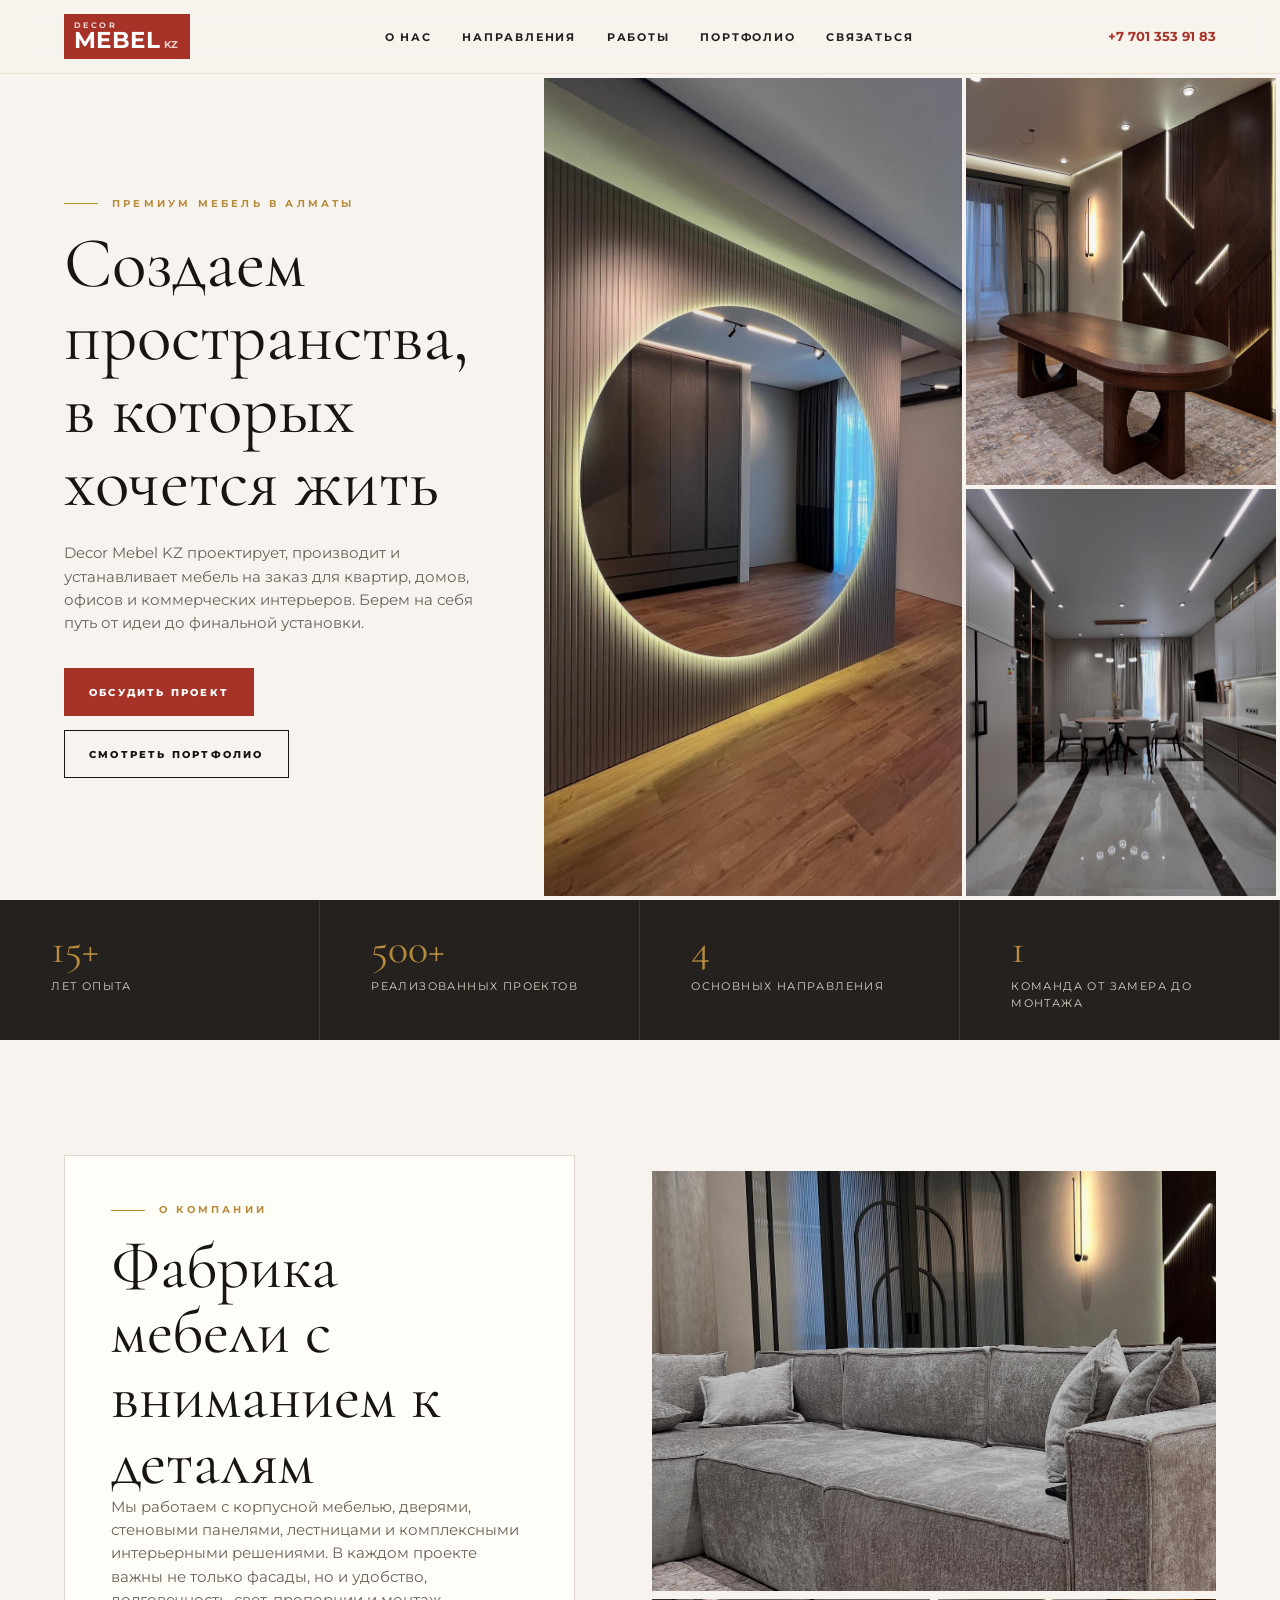
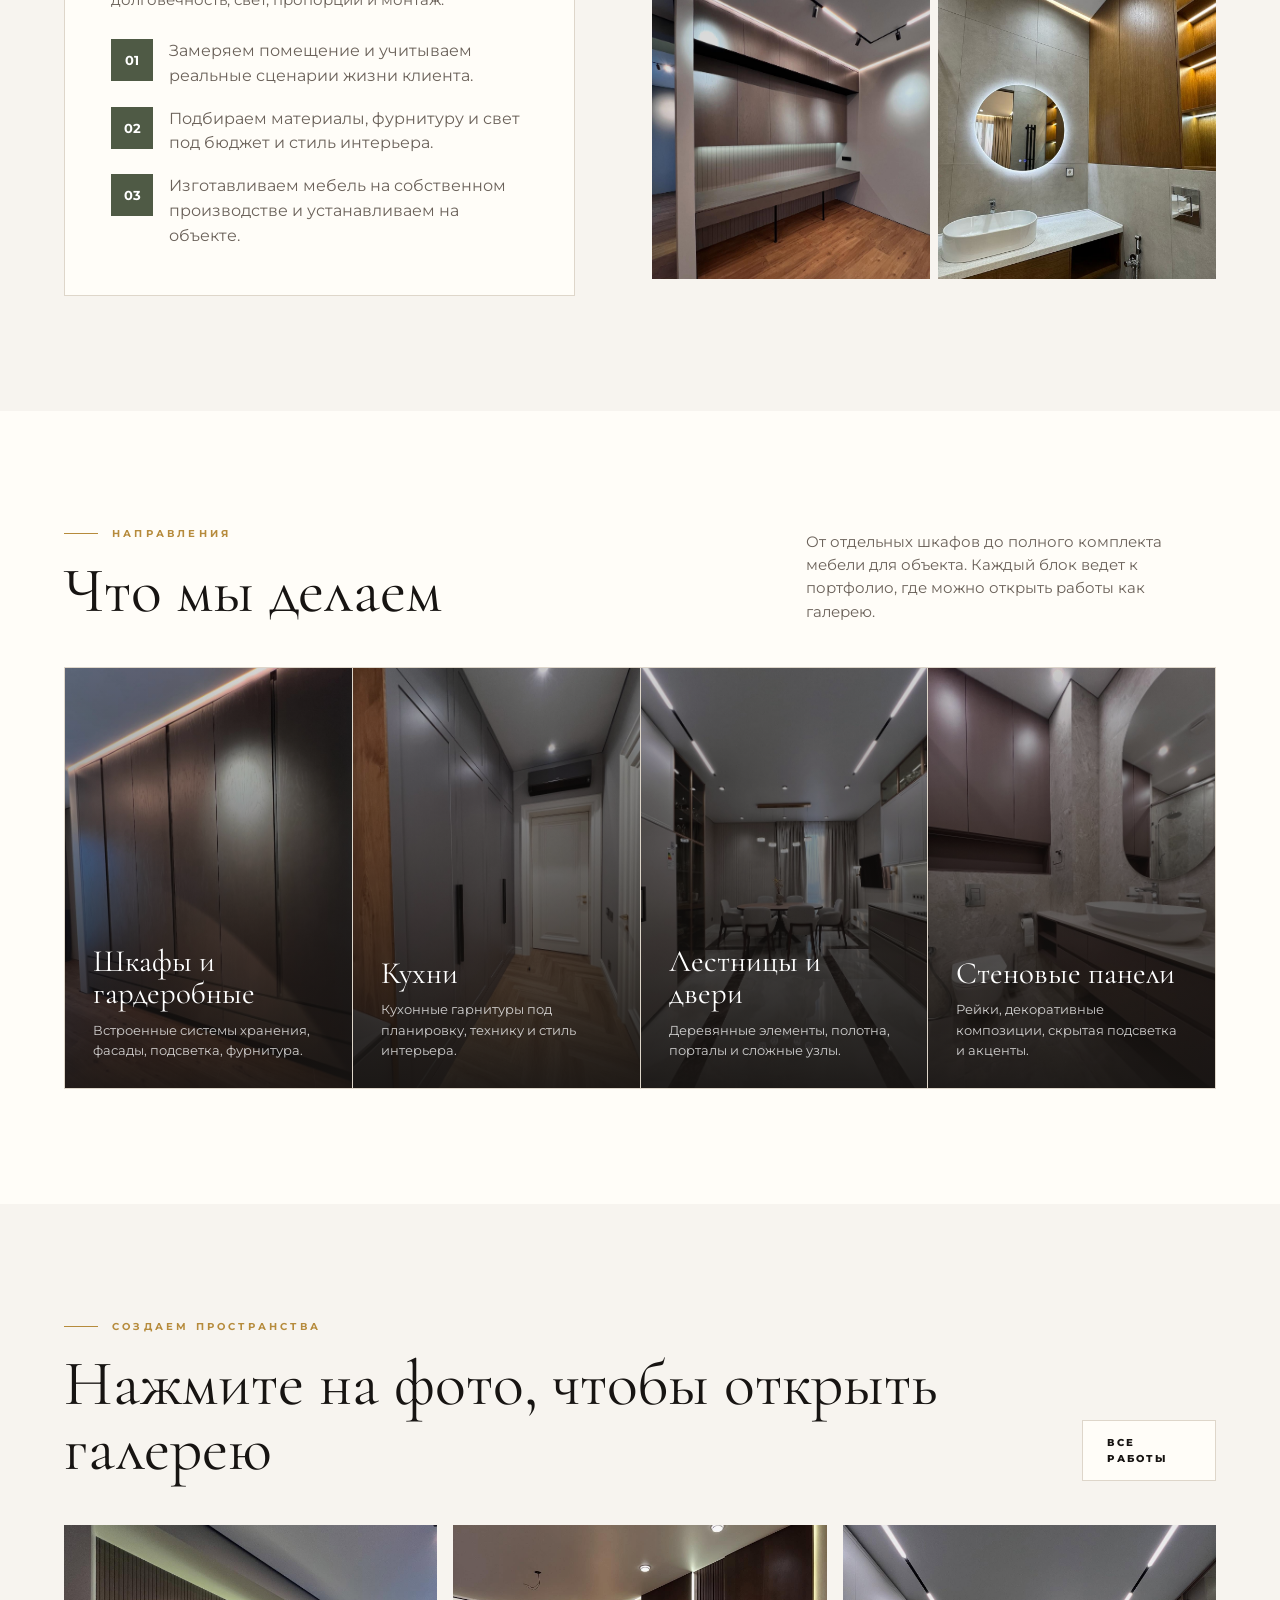
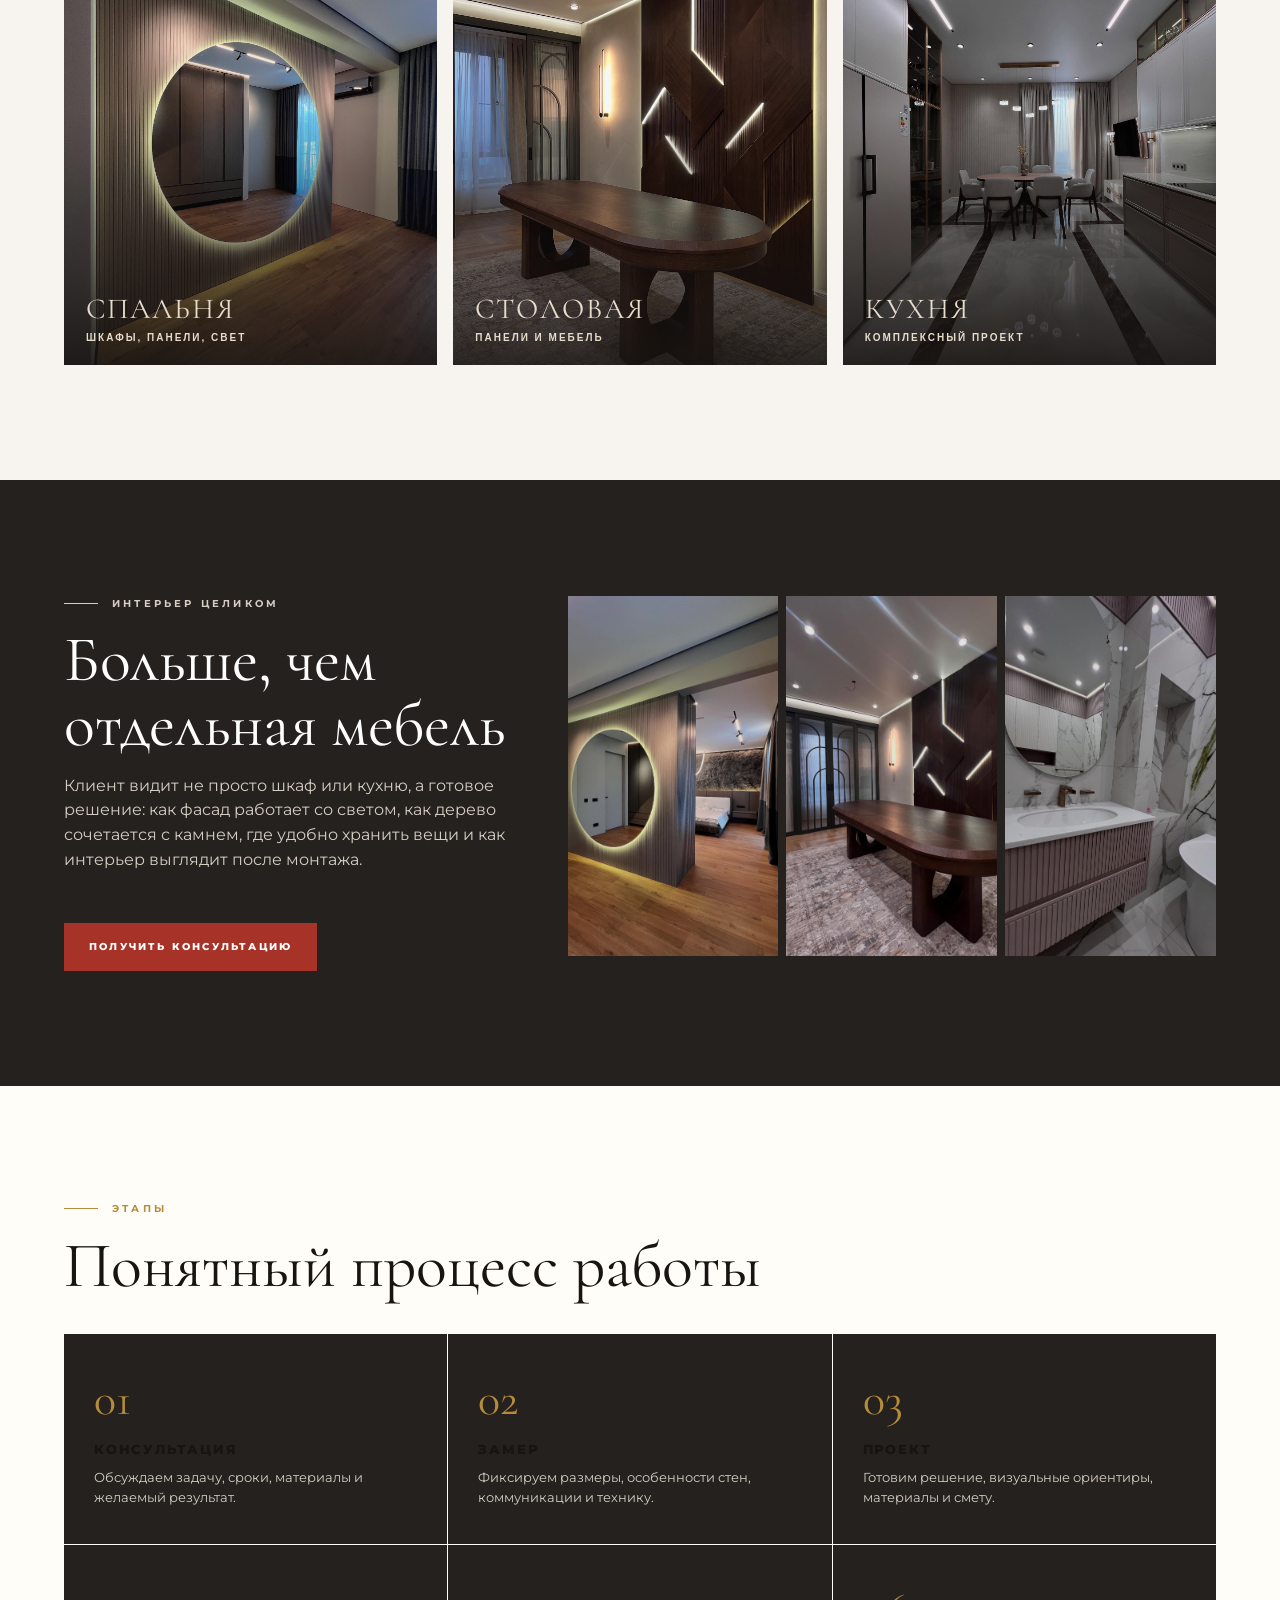
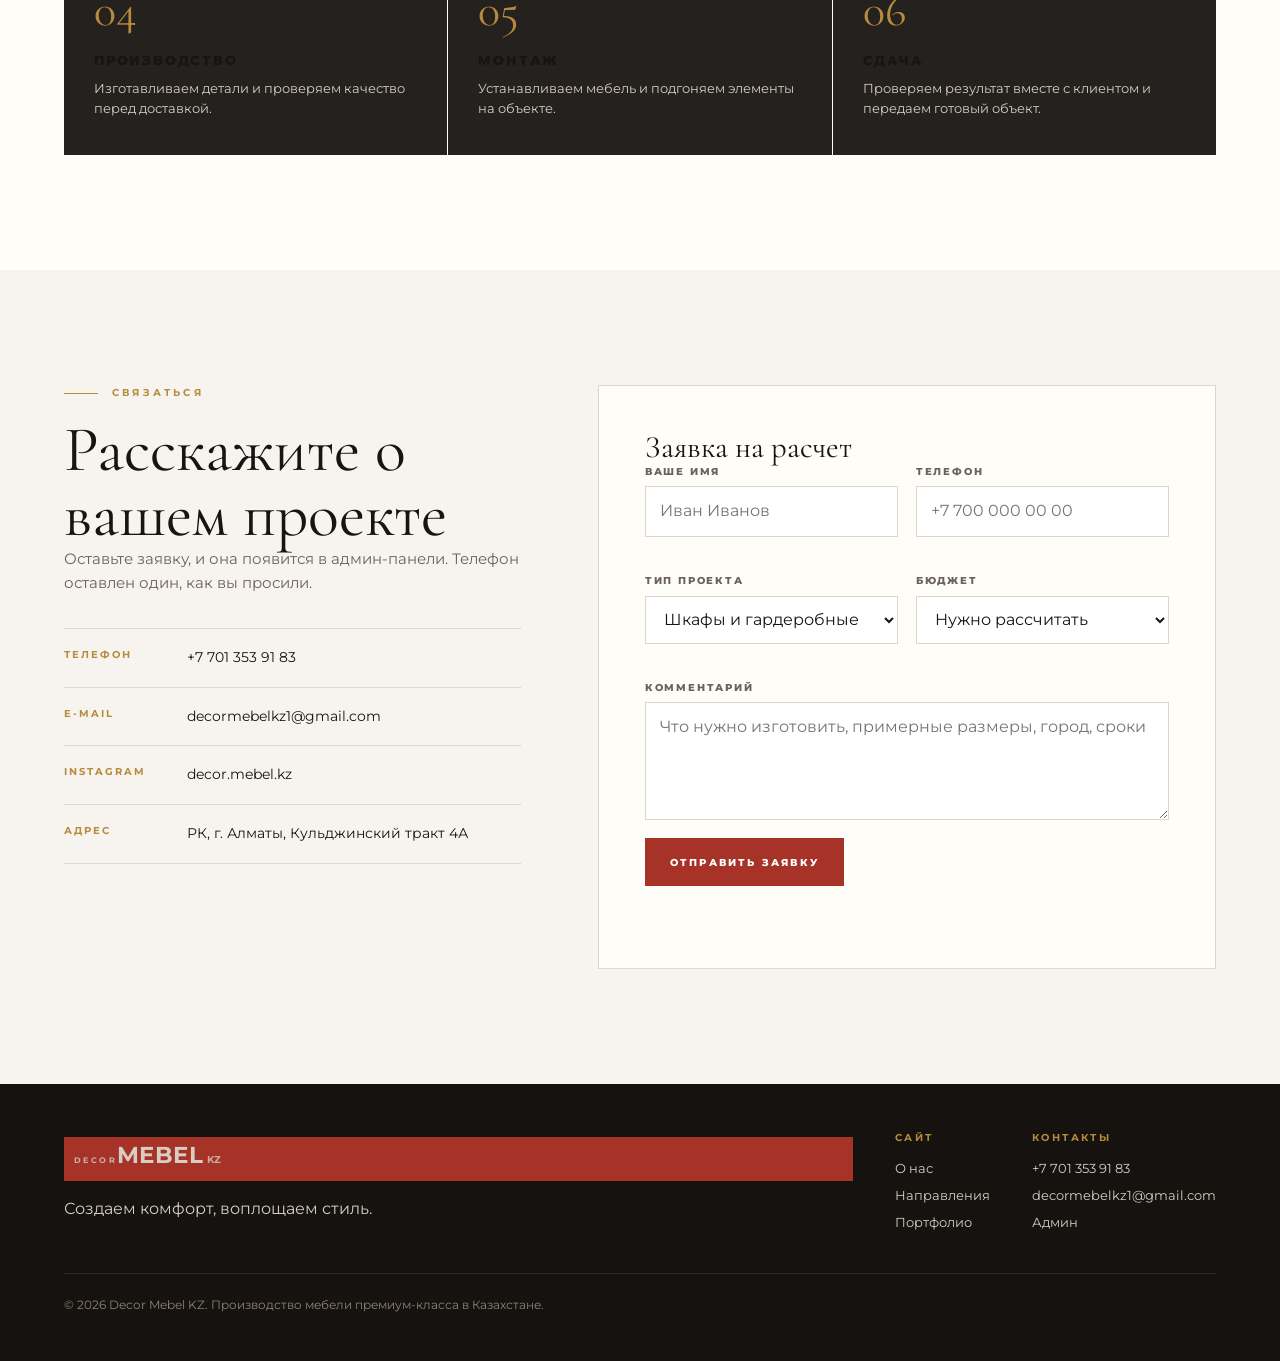
==== index.html @ 4f6d8414 "Add files via upload" ====
<!DOCTYPE html>
<html lang="ru">
<head>
  <meta charset="UTF-8">
  <meta name="viewport" content="width=device-width, initial-scale=1.0">
  <title>Decor Mebel KZ — мебель и интерьерные решения на заказ</title>
  <link rel="preconnect" href="https://fonts.googleapis.com">
  <link rel="preconnect" href="https://fonts.gstatic.com" crossorigin>
  <link href="https://fonts.googleapis.com/css2?family=Cormorant+Garamond:ital,wght@0,400;0,600;1,400&family=Montserrat:wght@400;500;600;700;800&display=swap" rel="stylesheet">
  <link rel="stylesheet" href="styles.css">
</head>
<body>
  <header class="site-header">
    <a class="brand" href="index.html"><small>Decor</small><strong>MEBEL<span>KZ</span></strong></a>
    <nav aria-label="Главная навигация">
      <ul class="nav-links">
        <li><a href="#about">О нас</a></li>
        <li><a href="#services">Направления</a></li>
        <li><a href="#projects">Работы</a></li>
        <li><a href="projects.html">Портфолио</a></li>
        <li><a href="#contact">Связаться</a></li>
      </ul>
    </nav>
    <a class="header-phone" href="tel:+77013539183">+7 701 353 91 83</a>
  </header>

  <main>
    <section class="hero">
      <div class="hero-copy">
        <p class="eyebrow">Премиум мебель в Алматы</p>
        <h1>Создаем пространства,<br>в которых хочется жить</h1>
        <p class="lead">Decor Mebel KZ проектирует, производит и устанавливает мебель на заказ для квартир, домов, офисов и коммерческих интерьеров. Берем на себя путь от идеи до финальной установки.</p>
        <div class="hero-actions">
          <a class="btn primary" href="#contact">Обсудить проект</a>
          <a class="btn" href="projects.html">Смотреть портфолио</a>
        </div>
      </div>
      <div class="hero-media" aria-label="Примеры работ Decor Mebel KZ">
        <img src="assets/work-01.jpeg" alt="Спальня с радиусным зеркалом и мебелью">
        <img src="assets/work-08.jpeg" alt="Декоративная стеновая панель и стол">
        <img src="assets/work-17.jpeg" alt="Кухня-столовая с мебелью на заказ">
      </div>
    </section>

    <section class="stats" aria-label="Преимущества">
      <div class="stat"><strong>15+</strong><span>лет опыта</span></div>
      <div class="stat"><strong>500+</strong><span>реализованных проектов</span></div>
      <div class="stat"><strong>4</strong><span>основных направления</span></div>
      <div class="stat"><strong>1</strong><span>команда от замера до монтажа</span></div>
    </section>

    <section class="section" id="about">
      <div class="about-grid">
        <div class="about-panel">
          <p class="section-kicker">О компании</p>
          <h2>Фабрика мебели с вниманием к деталям</h2>
          <p class="lead">Мы работаем с корпусной мебелью, дверями, стеновыми панелями, лестницами и комплексными интерьерными решениями. В каждом проекте важны не только фасады, но и удобство, долговечность, свет, пропорции и монтаж.</p>
          <div class="about-list">
            <div><b>01</b><p>Замеряем помещение и учитываем реальные сценарии жизни клиента.</p></div>
            <div><b>02</b><p>Подбираем материалы, фурнитуру и свет под бюджет и стиль интерьера.</p></div>
            <div><b>03</b><p>Изготавливаем мебель на собственном производстве и устанавливаем на объекте.</p></div>
          </div>
        </div>
        <div class="split-images">
          <img src="assets/work-12.jpeg" alt="Гостиная с диваном и декоративной мебелью">
          <img src="assets/work-05.jpeg" alt="Рабочая зона на заказ">
          <img src="assets/work-16.jpeg" alt="Санузел с мебелью и подсветкой">
        </div>
      </div>
    </section>

    <section class="section paper" id="services">
      <div class="section-head">
        <div>
          <p class="section-kicker">Направления</p>
          <h2>Что мы делаем</h2>
        </div>
        <p class="lead">От отдельных шкафов до полного комплекта мебели для объекта. Каждый блок ведет к портфолио, где можно открыть работы как галерею.</p>
      </div>
      <div class="services-grid">
        <a class="service-card" href="projects.html">
          <img src="assets/work-02.jpeg" alt="">
          <h3>Шкафы и гардеробные</h3>
          <p>Встроенные системы хранения, фасады, подсветка, фурнитура.</p>
        </a>
        <a class="service-card" href="projects.html">
          <img src="assets/work-24.jpeg" alt="">
          <h3>Кухни</h3>
          <p>Кухонные гарнитуры под планировку, технику и стиль интерьера.</p>
        </a>
        <a class="service-card" href="projects.html">
          <img src="assets/work-29.jpeg" alt="">
          <h3>Лестницы и двери</h3>
          <p>Деревянные элементы, полотна, порталы и сложные узлы.</p>
        </a>
        <a class="service-card" href="projects.html">
          <img src="assets/work-26.jpeg" alt="">
          <h3>Стеновые панели</h3>
          <p>Рейки, декоративные композиции, скрытая подсветка и акценты.</p>
        </a>
      </div>
    </section>

    <section class="section" id="projects">
      <div class="section-head">
        <div>
          <p class="section-kicker">Создаем пространства</p>
          <h2>Нажмите на фото, чтобы открыть галерею</h2>
        </div>
        <a class="btn subtle" href="projects.html">Все работы</a>
      </div>
      <div class="projects-grid">
        <button class="project-card" type="button" data-gallery-index="0">
          <img src="assets/work-01.jpeg" alt="Спальня с зеркалом">
          <span class="caption"><b>Спальня</b><span>Шкафы, панели, свет</span></span>
        </button>
        <button class="project-card" type="button" data-gallery-index="7">
          <img src="assets/work-08.jpeg" alt="Столовая">
          <span class="caption"><b>Столовая</b><span>Панели и мебель</span></span>
        </button>
        <button class="project-card" type="button" data-gallery-index="16">
          <img src="assets/work-17.jpeg" alt="Кухня-столовая">
          <span class="caption"><b>Кухня</b><span>Комплексный проект</span></span>
        </button>
      </div>
    </section>

    <section class="section dark">
      <div class="wide-story">
        <div class="story-copy">
          <p class="section-kicker">Интерьер целиком</p>
          <h2>Больше, чем отдельная мебель</h2>
          <p>Клиент видит не просто шкаф или кухню, а готовое решение: как фасад работает со светом, как дерево сочетается с камнем, где удобно хранить вещи и как интерьер выглядит после монтажа.</p>
          <div class="section-actions">
            <a class="btn primary" href="#contact">Получить консультацию</a>
          </div>
        </div>
        <div class="story-gallery">
          <img src="assets/work-03.jpeg" alt="Спальня с перегородкой">
          <img src="assets/work-10.jpeg" alt="Столовая с панелями">
          <img src="assets/work-20.jpeg" alt="Санузел с мебелью">
        </div>
      </div>
    </section>

    <section class="section paper" id="process">
      <p class="section-kicker">Этапы</p>
      <h2>Понятный процесс работы</h2>
      <div class="steps">
        <div class="step"><b>01</b><h3>Консультация</h3><p>Обсуждаем задачу, сроки, материалы и желаемый результат.</p></div>
        <div class="step"><b>02</b><h3>Замер</h3><p>Фиксируем размеры, особенности стен, коммуникации и технику.</p></div>
        <div class="step"><b>03</b><h3>Проект</h3><p>Готовим решение, визуальные ориентиры, материалы и смету.</p></div>
        <div class="step"><b>04</b><h3>Производство</h3><p>Изготавливаем детали и проверяем качество перед доставкой.</p></div>
        <div class="step"><b>05</b><h3>Монтаж</h3><p>Устанавливаем мебель и подгоняем элементы на объекте.</p></div>
        <div class="step"><b>06</b><h3>Сдача</h3><p>Проверяем результат вместе с клиентом и передаем готовый объект.</p></div>
      </div>
    </section>

    <section class="section" id="contact">
      <div class="contact-grid">
        <div>
          <p class="section-kicker">Связаться</p>
          <h2>Расскажите о вашем проекте</h2>
          <p class="lead">Оставьте заявку, и она появится в админ-панели. Телефон оставлен один, как вы просили.</p>
          <div class="contact-list">
            <div class="contact-row"><b>Телефон</b><a href="tel:+77013539183">+7 701 353 91 83</a></div>
            <div class="contact-row"><b>E-mail</b><a href="mailto:decormebelkz1@gmail.com">decormebelkz1@gmail.com</a></div>
            <div class="contact-row"><b>Instagram</b><a href="https://instagram.com/decor.mebel.kz" target="_blank" rel="noreferrer">decor.mebel.kz</a></div>
            <div class="contact-row"><b>Адрес</b><span>РК, г. Алматы, Кульджинский тракт 4А</span></div>
          </div>
        </div>
        <form class="contact-form" data-lead-form>
          <h3>Заявка на расчет</h3>
          <div class="form-grid">
            <div class="field"><label for="name">Ваше имя</label><input id="name" name="name" type="text" placeholder="Иван Иванов" required></div>
            <div class="field"><label for="phone">Телефон</label><input id="phone" name="phone" type="tel" placeholder="+7 700 000 00 00" required></div>
            <div class="field"><label for="project">Тип проекта</label><select id="project" name="project"><option>Шкафы и гардеробные</option><option>Кухня</option><option>Стеновые панели</option><option>Двери и лестницы</option><option>Комплексный проект</option></select></div>
            <div class="field"><label for="budget">Бюджет</label><select id="budget" name="budget"><option>Нужно рассчитать</option><option>До 1 млн ₸</option><option>1-3 млн ₸</option><option>3-5 млн ₸</option><option>5+ млн ₸</option></select></div>
            <div class="field full"><label for="message">Комментарий</label><textarea id="message" name="message" placeholder="Что нужно изготовить, примерные размеры, город, сроки"></textarea></div>
          </div>
          <button class="btn primary" type="submit">Отправить заявку</button>
          <p class="form-status" data-form-status></p>
        </form>
      </div>
    </section>
  </main>

  <footer class="site-footer">
    <div class="footer-grid">
      <div>
        <a class="brand" href="index.html"><small>Decor</small><strong>MEBEL<span>KZ</span></strong></a>
        <p>Создаем комфорт, воплощаем стиль.</p>
      </div>
      <div><h4>Сайт</h4><a href="#about">О нас</a><a href="#services">Направления</a><a href="projects.html">Портфолио</a></div>
      <div><h4>Контакты</h4><a href="tel:+77013539183">+7 701 353 91 83</a><a href="mailto:decormebelkz1@gmail.com">decormebelkz1@gmail.com</a><a href="admin.html">Админ</a></div>
    </div>
    <div class="copyright">© 2026 Decor Mebel KZ. Производство мебели премиум-класса в Казахстане.</div>
  </footer>

  <div class="lightbox" data-lightbox aria-modal="true" role="dialog">
    <div class="lightbox-title" data-lightbox-title></div>
    <button class="lightbox-close" type="button" data-close aria-label="Закрыть">×</button>
    <button class="lightbox-prev" type="button" data-prev aria-label="Предыдущее фото">‹</button>
    <figure class="lightbox-figure"><img data-lightbox-image src="assets/work-01.jpeg" alt=""></figure>
    <button class="lightbox-next" type="button" data-next aria-label="Следующее фото">›</button>
    <div class="lightbox-thumbs" data-lightbox-thumbs></div>
  </div>

  <script src="app.js"></script>
</body>
</html>
---- styles.css ----
:root {
  --bg: #f7f4ef;
  --paper: #fffdf8;
  --ink: #171412;
  --muted: #6b625a;
  --line: #ded6ca;
  --accent: #a73227;
  --accent-dark: #7d241d;
  --gold: #b68b3c;
  --olive: #4f5a45;
  --charcoal: #25211e;
}

*,
*::before,
*::after {
  box-sizing: border-box;
}

html {
  scroll-behavior: smooth;
}

body {
  margin: 0;
  background: var(--bg);
  color: var(--ink);
  font-family: "Montserrat", Arial, sans-serif;
  line-height: 1.55;
}

img {
  display: block;
  max-width: 100%;
}

a {
  color: inherit;
}

.site-header {
  position: sticky;
  top: 0;
  z-index: 50;
  display: flex;
  align-items: center;
  justify-content: space-between;
  gap: 24px;
  min-height: 74px;
  padding: 14px clamp(18px, 5vw, 64px);
  background: rgba(247, 244, 239, 0.94);
  border-bottom: 1px solid rgba(182, 139, 60, 0.18);
  backdrop-filter: blur(14px);
}

.brand {
  display: inline-flex;
  flex-direction: column;
  justify-content: center;
  min-width: 126px;
  min-height: 44px;
  padding: 7px 10px;
  background: var(--accent);
  color: #fff;
  text-decoration: none;
  line-height: 1;
}

.brand small {
  font-size: 8px;
  font-weight: 700;
  letter-spacing: 2.4px;
  text-transform: uppercase;
  opacity: 0.82;
}

.brand strong {
  font-size: 23px;
  letter-spacing: 0.4px;
}

.brand span {
  font-size: 10px;
  margin-left: 4px;
  opacity: 0.76;
}

.nav-links {
  display: flex;
  align-items: center;
  gap: clamp(14px, 2.4vw, 34px);
  list-style: none;
  margin: 0;
  padding: 0;
}

.nav-links a {
  font-size: 11px;
  font-weight: 700;
  letter-spacing: 1.8px;
  text-decoration: none;
  text-transform: uppercase;
  color: var(--charcoal);
}

.nav-links a:hover {
  color: var(--gold);
}

.header-phone {
  font-size: 13px;
  font-weight: 700;
  text-decoration: none;
  color: var(--accent);
  white-space: nowrap;
}

.hero {
  min-height: calc(100vh - 74px);
  display: grid;
  grid-template-columns: minmax(320px, 0.85fr) minmax(0, 1.15fr);
}

.hero-copy {
  display: flex;
  flex-direction: column;
  justify-content: center;
  padding: clamp(40px, 7vw, 84px) clamp(22px, 5vw, 72px);
}

.eyebrow,
.section-kicker {
  display: flex;
  align-items: center;
  gap: 14px;
  margin: 0 0 16px;
  color: var(--gold);
  font-size: 10px;
  font-weight: 700;
  letter-spacing: 3.2px;
  text-transform: uppercase;
}

.eyebrow::before,
.section-kicker::before {
  content: "";
  width: 34px;
  height: 1px;
  background: currentColor;
}

h1,
h2,
h3 {
  font-family: "Cormorant Garamond", Georgia, serif;
  font-weight: 400;
  line-height: 1.02;
}

h1 {
  max-width: 650px;
  margin: 0 0 22px;
  font-size: clamp(44px, 5.6vw, 72px);
  overflow-wrap: break-word;
}

h2 {
  margin: 0;
  font-size: clamp(38px, 5vw, 70px);
}

h3 {
  margin: 0;
  font-size: 31px;
}

em {
  color: var(--gold);
  font-style: italic;
}

.lead {
  max-width: 570px;
  margin: 0;
  color: var(--muted);
  font-size: 15px;
  font-weight: 400;
}

.hero-actions,
.section-actions {
  display: flex;
  flex-wrap: wrap;
  gap: 14px;
  margin-top: 34px;
}

.btn {
  min-height: 48px;
  display: inline-flex;
  align-items: center;
  justify-content: center;
  gap: 10px;
  padding: 14px 24px;
  border: 1px solid var(--ink);
  background: transparent;
  color: var(--ink);
  font-family: inherit;
  font-size: 10px;
  font-weight: 800;
  letter-spacing: 2.2px;
  text-transform: uppercase;
  text-decoration: none;
  cursor: pointer;
}

.btn.primary {
  border-color: var(--accent);
  background: var(--accent);
  color: #fff;
}

.btn.primary:hover {
  background: var(--accent-dark);
}

.btn.subtle {
  border-color: var(--line);
  background: var(--paper);
}

.hero-media {
  min-height: 560px;
  display: grid;
  grid-template-columns: 1fr 0.74fr;
  gap: 4px;
  padding: 4px 4px 4px 0;
}

.hero-media img {
  width: 100%;
  height: 100%;
  object-fit: cover;
}

.hero-media img:first-child {
  grid-row: span 2;
}

.stats {
  display: grid;
  grid-template-columns: repeat(4, 1fr);
  background: var(--charcoal);
  color: #fff;
}

.stat {
  min-height: 126px;
  padding: 28px clamp(18px, 4vw, 60px);
  border-right: 1px solid rgba(255, 255, 255, 0.1);
}

.stat strong {
  display: block;
  color: var(--gold);
  font-family: "Cormorant Garamond", Georgia, serif;
  font-size: 42px;
  font-weight: 400;
  line-height: 1;
}

.stat span {
  display: block;
  margin-top: 8px;
  color: #d8d0c5;
  font-size: 11px;
  letter-spacing: 1.4px;
  text-transform: uppercase;
}

.section {
  padding: clamp(70px, 9vw, 120px) clamp(18px, 5vw, 64px);
}

.section.paper {
  background: var(--paper);
}

.section.dark {
  background: var(--charcoal);
  color: #fff;
}

.section-head {
  display: flex;
  align-items: end;
  justify-content: space-between;
  gap: 32px;
  margin-bottom: 44px;
}

.section-head .lead {
  max-width: 410px;
}

.about-grid {
  display: grid;
  grid-template-columns: 0.95fr 1.05fr;
  gap: clamp(34px, 6vw, 86px);
  align-items: center;
}

.about-panel {
  padding: clamp(28px, 4vw, 46px);
  background: var(--paper);
  border: 1px solid var(--line);
}

.about-list {
  display: grid;
  gap: 18px;
  margin-top: 28px;
}

.about-list div {
  display: grid;
  grid-template-columns: 42px 1fr;
  gap: 16px;
}

.about-list b {
  width: 42px;
  height: 42px;
  display: inline-flex;
  align-items: center;
  justify-content: center;
  background: var(--olive);
  color: #fff;
  font-size: 13px;
}

.about-list p {
  margin: 0;
  color: var(--muted);
}

.split-images {
  display: grid;
  grid-template-columns: 1fr 1fr;
  gap: 8px;
}

.split-images img {
  width: 100%;
  height: 280px;
  object-fit: cover;
}

.split-images img:first-child {
  grid-column: span 2;
  height: 420px;
}

.services-grid {
  display: grid;
  grid-template-columns: repeat(4, minmax(0, 1fr));
  gap: 1px;
  background: var(--line);
  border: 1px solid var(--line);
}

.service-card {
  min-height: 420px;
  display: flex;
  flex-direction: column;
  justify-content: end;
  position: relative;
  overflow: hidden;
  padding: 28px;
  color: #fff;
  text-decoration: none;
}

.service-card img {
  position: absolute;
  inset: 0;
  width: 100%;
  height: 100%;
  object-fit: cover;
  transition: transform 0.5s;
}

.service-card::after {
  content: "";
  position: absolute;
  inset: 0;
  background: linear-gradient(to top, rgba(23, 20, 18, 0.92), rgba(23, 20, 18, 0.1));
}

.service-card:hover img {
  transform: scale(1.05);
}

.service-card h3,
.service-card p {
  position: relative;
  z-index: 1;
}

.service-card p {
  margin: 10px 0 0;
  color: rgba(255, 255, 255, 0.78);
  font-size: 13px;
}

.projects-grid {
  display: grid;
  grid-template-columns: repeat(3, minmax(0, 1fr));
  gap: 16px;
}

.project-card {
  position: relative;
  overflow: hidden;
  min-height: 440px;
  border: 0;
  background: #ddd;
  color: #fff;
  cursor: pointer;
  text-align: left;
}

.project-card img {
  width: 100%;
  height: 100%;
  object-fit: cover;
  position: absolute;
  inset: 0;
  transition: transform 0.5s, filter 0.4s;
}

.project-card:hover img {
  transform: scale(1.04);
  filter: brightness(0.72);
}

.project-card .caption {
  position: absolute;
  left: 22px;
  right: 22px;
  bottom: 22px;
  z-index: 1;
}

.project-card::after {
  content: "";
  position: absolute;
  inset: 0;
  background: linear-gradient(to top, rgba(23, 20, 18, 0.88), transparent 58%);
}

.project-card b {
  display: block;
  font-family: "Cormorant Garamond", Georgia, serif;
  font-size: 29px;
  font-weight: 400;
}

.project-card span {
  display: inline-block;
  margin-top: 6px;
  color: #e7dccb;
  font-size: 10px;
  font-weight: 800;
  letter-spacing: 2px;
  text-transform: uppercase;
}

.wide-story {
  display: grid;
  grid-template-columns: minmax(280px, 0.84fr) 1.16fr;
  gap: 34px;
  align-items: stretch;
}

.story-copy {
  display: flex;
  flex-direction: column;
  justify-content: center;
}

.story-copy p {
  color: #d6cec3;
}

.story-gallery {
  display: grid;
  grid-template-columns: repeat(3, 1fr);
  gap: 8px;
}

.story-gallery img {
  width: 100%;
  height: 360px;
  object-fit: cover;
}

.steps {
  display: grid;
  grid-template-columns: repeat(3, minmax(0, 1fr));
  gap: 1px;
  margin-top: 36px;
  background: rgba(255, 255, 255, 0.13);
}

.step {
  min-height: 210px;
  padding: 30px;
  background: var(--charcoal);
}

.step b {
  color: var(--gold);
  font-family: "Cormorant Garamond", Georgia, serif;
  font-size: 46px;
  font-weight: 400;
}

.step h3 {
  margin: 8px 0 10px;
  font-family: "Montserrat", Arial, sans-serif;
  font-size: 13px;
  font-weight: 800;
  letter-spacing: 1.8px;
  text-transform: uppercase;
}

.step p {
  margin: 0;
  color: #d6cec3;
  font-size: 13px;
}

.contact-grid {
  display: grid;
  grid-template-columns: 0.85fr 1.15fr;
  gap: clamp(28px, 6vw, 80px);
}

.contact-list {
  margin-top: 34px;
  border-top: 1px solid var(--line);
}

.contact-row {
  display: grid;
  grid-template-columns: 105px 1fr;
  gap: 18px;
  padding: 18px 0;
  border-bottom: 1px solid var(--line);
}

.contact-row b {
  color: var(--gold);
  font-size: 10px;
  letter-spacing: 2px;
  text-transform: uppercase;
}

.contact-row span,
.contact-row a {
  color: var(--ink);
  font-size: 14px;
  text-decoration: none;
}

.contact-form {
  padding: clamp(26px, 4vw, 46px);
  background: var(--paper);
  border: 1px solid var(--line);
}

.form-grid {
  display: grid;
  grid-template-columns: 1fr 1fr;
  gap: 18px;
}

.field {
  display: grid;
  gap: 7px;
  margin-bottom: 18px;
}

.field.full {
  grid-column: 1 / -1;
}

.field label {
  color: var(--muted);
  font-size: 10px;
  font-weight: 800;
  letter-spacing: 1.8px;
  text-transform: uppercase;
}

.field input,
.field select,
.field textarea {
  width: 100%;
  min-height: 48px;
  border: 1px solid var(--line);
  border-radius: 0;
  background: #fff;
  color: var(--ink);
  font: inherit;
  padding: 12px 14px;
  outline: none;
}

.field textarea {
  min-height: 118px;
  resize: vertical;
}

.field input:focus,
.field select:focus,
.field textarea:focus {
  border-color: var(--gold);
}

.form-status {
  min-height: 24px;
  margin: 12px 0 0;
  color: var(--olive);
  font-size: 13px;
  font-weight: 700;
}

.site-footer {
  padding: 46px clamp(18px, 5vw, 64px);
  background: #151210;
  color: #d6cec3;
}

.footer-grid {
  display: grid;
  grid-template-columns: 1fr auto auto;
  gap: 42px;
  align-items: start;
}

.footer-grid h4 {
  margin: 0 0 12px;
  color: var(--gold);
  font-size: 10px;
  letter-spacing: 2.4px;
  text-transform: uppercase;
}

.footer-grid a {
  display: block;
  margin: 7px 0;
  color: #d6cec3;
  font-size: 13px;
  text-decoration: none;
}

.copyright {
  margin-top: 34px;
  padding-top: 22px;
  border-top: 1px solid rgba(255, 255, 255, 0.1);
  color: #8d8378;
  font-size: 12px;
}

.gallery-page-grid {
  display: grid;
  grid-template-columns: repeat(4, minmax(0, 1fr));
  gap: 8px;
}

.gallery-page-grid button {
  position: relative;
  aspect-ratio: 4 / 5;
  overflow: hidden;
  border: 0;
  background: #ddd;
  cursor: pointer;
}

.gallery-page-grid img {
  width: 100%;
  height: 100%;
  object-fit: cover;
  transition: transform 0.4s;
}

.gallery-page-grid button:hover img {
  transform: scale(1.05);
}

.lightbox {
  position: fixed;
  inset: 0;
  z-index: 200;
  display: none;
  grid-template-columns: 72px 1fr 72px;
  grid-template-rows: 72px 1fr 108px;
  gap: 0;
  background: rgba(15, 13, 12, 0.96);
  color: #fff;
}

.lightbox.open {
  display: grid;
}

.lightbox-title {
  grid-column: 2;
  display: flex;
  align-items: center;
  font-size: 13px;
  font-weight: 800;
  letter-spacing: 2px;
  text-transform: uppercase;
}

.lightbox-close,
.lightbox-prev,
.lightbox-next {
  border: 0;
  background: transparent;
  color: #fff;
  font-size: 34px;
  cursor: pointer;
}

.lightbox-close {
  grid-column: 3;
  grid-row: 1;
}

.lightbox-prev {
  grid-column: 1;
  grid-row: 2;
}

.lightbox-next {
  grid-column: 3;
  grid-row: 2;
}

.lightbox-figure {
  grid-column: 2;
  grid-row: 2;
  min-width: 0;
  min-height: 0;
  display: flex;
  align-items: center;
  justify-content: center;
}

.lightbox-figure img {
  max-width: 100%;
  max-height: 100%;
  object-fit: contain;
}

.lightbox-thumbs {
  grid-column: 1 / -1;
  grid-row: 3;
  display: flex;
  gap: 8px;
  overflow-x: auto;
  padding: 16px 22px;
  border-top: 1px solid rgba(255, 255, 255, 0.12);
}

.lightbox-thumbs button {
  flex: 0 0 78px;
  height: 76px;
  border: 2px solid transparent;
  padding: 0;
  background: transparent;
  cursor: pointer;
}

.lightbox-thumbs button.active {
  border-color: var(--gold);
}

.lightbox-thumbs img {
  width: 100%;
  height: 100%;
  object-fit: cover;
}

.admin-body {
  background: #f3f0ea;
}

.admin-shell {
  min-height: 100vh;
  display: grid;
  grid-template-columns: 260px 1fr;
}

.admin-sidebar {
  padding: 28px;
  background: #161310;
  color: #fff;
}

.admin-sidebar .brand {
  margin-bottom: 34px;
}

.admin-menu {
  display: grid;
  gap: 10px;
}

.admin-menu a {
  padding: 12px 14px;
  color: #d6cec3;
  text-decoration: none;
}

.admin-menu a.active,
.admin-menu a:hover {
  background: rgba(182, 139, 60, 0.16);
  color: #fff;
}

.admin-main {
  padding: clamp(22px, 4vw, 44px);
}

.admin-top {
  display: flex;
  align-items: center;
  justify-content: space-between;
  gap: 20px;
  margin-bottom: 28px;
}

.admin-cards {
  display: grid;
  grid-template-columns: repeat(4, 1fr);
  gap: 14px;
  margin-bottom: 24px;
}

.admin-card {
  padding: 20px;
  background: #fff;
  border: 1px solid var(--line);
}

.admin-card b {
  display: block;
  color: var(--gold);
  font-family: "Cormorant Garamond", Georgia, serif;
  font-size: 42px;
  font-weight: 400;
  line-height: 1;
}

.admin-card span {
  color: var(--muted);
  font-size: 11px;
  font-weight: 800;
  letter-spacing: 1.5px;
  text-transform: uppercase;
}

.admin-tools {
  display: flex;
  flex-wrap: wrap;
  gap: 10px;
  margin-bottom: 18px;
}

.admin-tools input,
.admin-tools select {
  min-height: 42px;
  border: 1px solid var(--line);
  background: #fff;
  padding: 10px 12px;
  font: inherit;
}

.leads-table {
  width: 100%;
  border-collapse: collapse;
  background: #fff;
  border: 1px solid var(--line);
}

.leads-table th,
.leads-table td {
  padding: 14px;
  border-bottom: 1px solid var(--line);
  vertical-align: top;
  text-align: left;
  font-size: 13px;
}

.leads-table th {
  color: var(--muted);
  font-size: 10px;
  letter-spacing: 1.8px;
  text-transform: uppercase;
}

.status-select {
  min-height: 36px;
  border: 1px solid var(--line);
  background: #fff;
  font: inherit;
}

.empty-state {
  padding: 34px;
  background: #fff;
  border: 1px solid var(--line);
  color: var(--muted);
}

@media (max-width: 980px) {
  .site-header {
    align-items: center;
    flex-wrap: wrap;
    gap: 12px 18px;
    min-height: auto;
  }

  .nav-links {
    width: 100%;
    overflow-x: auto;
    padding-bottom: 4px;
  }

  .hero,
  .about-grid,
  .wide-story,
  .contact-grid,
  .admin-shell {
    grid-template-columns: 1fr;
  }

  .hero-media {
    min-height: 460px;
    padding-left: 4px;
    grid-template-columns: 1.15fr 0.85fr;
  }

  .stats,
  .services-grid,
  .projects-grid,
  .steps,
  .admin-cards,
  .gallery-page-grid {
    grid-template-columns: repeat(2, minmax(0, 1fr));
  }

  .footer-grid {
    grid-template-columns: 1fr 1fr;
  }

  .admin-sidebar {
    display: none;
  }
}

@media (max-width: 620px) {
  .split-images,
  .form-grid,
  .services-grid,
  .projects-grid,
  .steps,
  .admin-cards,
  .gallery-page-grid,
  .footer-grid {
    grid-template-columns: 1fr;
  }

  .split-images img:first-child {
    grid-column: auto;
  }

  .split-images img,
  .story-gallery img {
    height: auto;
    min-height: 0;
  }

  .section-head,
  .admin-top {
    align-items: flex-start;
    flex-direction: column;
  }

  .lightbox {
    grid-template-columns: 50px 1fr 50px;
  }

  .leads-table {
    display: block;
    overflow-x: auto;
  }
}

@media (max-width: 620px) {
  body {
    background: var(--bg);
  }

  .site-header {
    position: sticky;
    display: grid;
    grid-template-columns: auto 1fr;
    align-items: center;
    padding: 10px 14px 12px;
    background: rgba(247, 244, 239, 0.98);
  }

  .brand {
    min-width: 104px;
    min-height: 38px;
    padding: 6px 9px;
  }

  .brand strong {
    font-size: 18px;
  }

  .header-phone {
    justify-self: end;
    font-size: 12px;
  }

  .site-header nav {
    grid-column: 1 / -1;
    width: 100%;
  }

  .nav-links {
    gap: 18px;
    padding: 8px 0 2px;
    scrollbar-width: none;
  }

  .nav-links::-webkit-scrollbar {
    display: none;
  }

  .nav-links a {
    font-size: 10px;
    letter-spacing: 1.4px;
    white-space: nowrap;
  }

  .hero {
    min-height: auto;
    background:
      linear-gradient(180deg, rgba(247,244,239,0.92) 0%, rgba(247,244,239,0.7) 52%, rgba(247,244,239,1) 100%),
      url("assets/work-01.jpeg") center top / cover no-repeat;
  }

  .hero-copy {
    min-height: 570px;
    justify-content: flex-end;
    padding: 34px 18px 24px;
  }

  .eyebrow,
  .section-kicker {
    gap: 10px;
    margin-bottom: 12px;
    font-size: 9px;
    letter-spacing: 2.1px;
  }

  .eyebrow::before,
  .section-kicker::before {
    width: 24px;
  }

  h1 {
    font-size: clamp(42px, 14vw, 56px);
    line-height: 0.98;
  }

  h2 {
    font-size: clamp(34px, 11vw, 46px);
  }

  h3 {
    font-size: 26px;
  }

  .lead {
    font-size: 14px;
  }

  .hero-actions,
  .section-actions {
    display: grid;
    grid-template-columns: 1fr;
    gap: 10px;
    margin-top: 24px;
  }

  .btn {
    width: 100%;
    min-height: 46px;
    padding: 13px 18px;
  }

  .hero-media {
    display: grid;
    grid-template-columns: 1.2fr 0.8fr;
    grid-template-rows: 180px 180px;
    min-height: 0;
    padding: 0 12px 12px;
    gap: 4px;
  }

  .hero-media img {
    width: 100%;
    height: 100%;
    min-height: 0;
    object-fit: cover;
  }

  .hero-media img:first-child {
    grid-column: 1;
    grid-row: 1 / span 2;
  }

  .stats {
    grid-template-columns: repeat(2, minmax(0, 1fr));
  }

  .stat {
    min-height: 104px;
    padding: 20px 18px;
  }

  .stat strong {
    font-size: 34px;
  }

  .section {
    padding: 58px 16px;
  }

  .about-panel,
  .contact-form {
    padding: 24px 18px;
  }

  .about-list div {
    grid-template-columns: 36px 1fr;
  }

  .about-list b {
    width: 36px;
    height: 36px;
  }

  .split-images {
    grid-template-columns: 1fr 1fr;
    gap: 4px;
  }

  .split-images img,
  .split-images img:first-child {
    height: 210px;
    object-fit: cover;
  }

  .split-images img:first-child {
    grid-column: 1 / -1;
    height: 280px;
  }

  .services-grid,
  .projects-grid {
    gap: 8px;
    background: transparent;
    border: 0;
  }

  .service-card,
  .project-card {
    min-height: 360px;
  }

  .wide-story {
    gap: 24px;
  }

  .story-gallery {
    grid-template-columns: 1fr 1fr;
    gap: 4px;
  }

  .story-gallery img {
    height: 230px;
    object-fit: cover;
  }

  .story-gallery img:first-child {
    grid-column: 1 / -1;
    height: 300px;
  }

  .steps {
    gap: 8px;
    background: transparent;
  }

  .step {
    min-height: 178px;
    padding: 24px;
  }

  .contact-row {
    grid-template-columns: 1fr;
    gap: 6px;
  }

  .lightbox {
    grid-template-columns: 44px 1fr 44px;
    grid-template-rows: 56px 1fr 92px;
  }

  .lightbox-close,
  .lightbox-prev,
  .lightbox-next {
    font-size: 30px;
  }

  .lightbox-title {
    font-size: 11px;
    letter-spacing: 1.4px;
  }

  .lightbox-thumbs {
    padding: 12px;
  }

  .lightbox-thumbs button {
    flex-basis: 64px;
    height: 64px;
  }
}
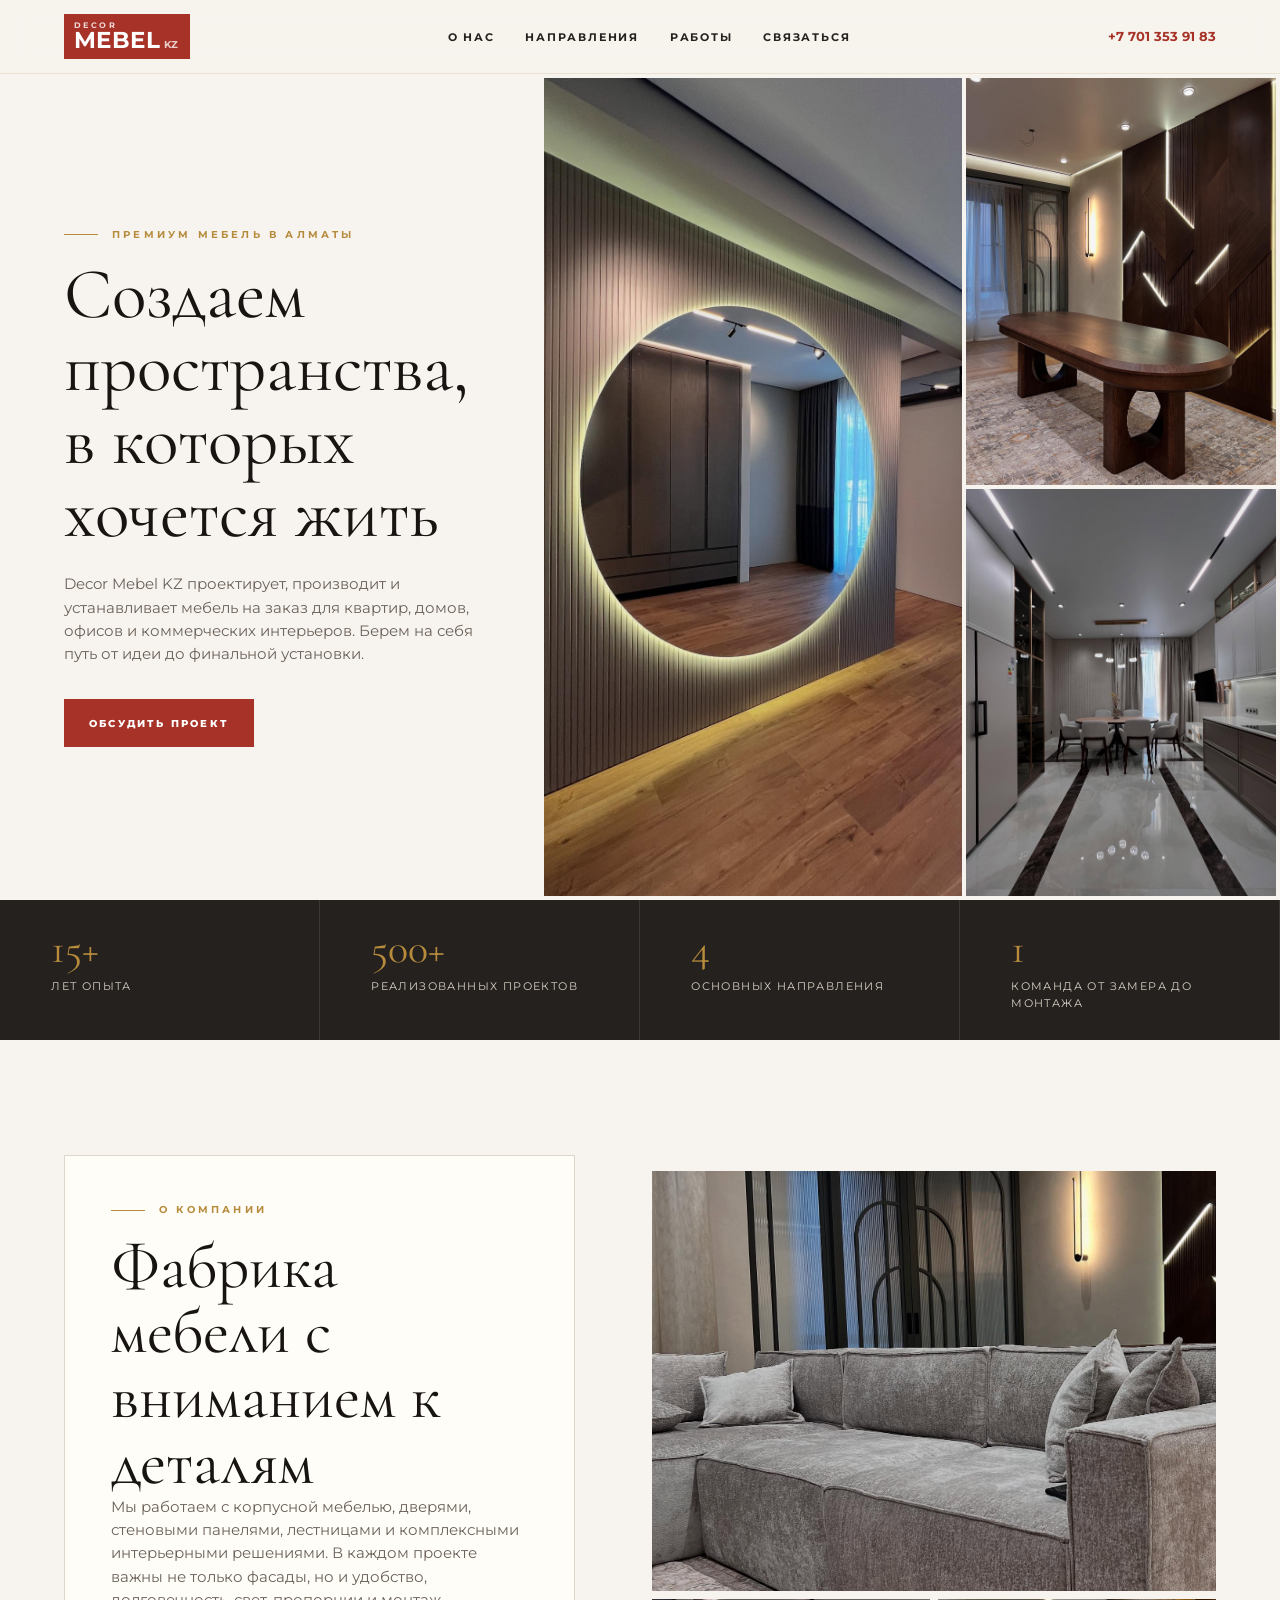
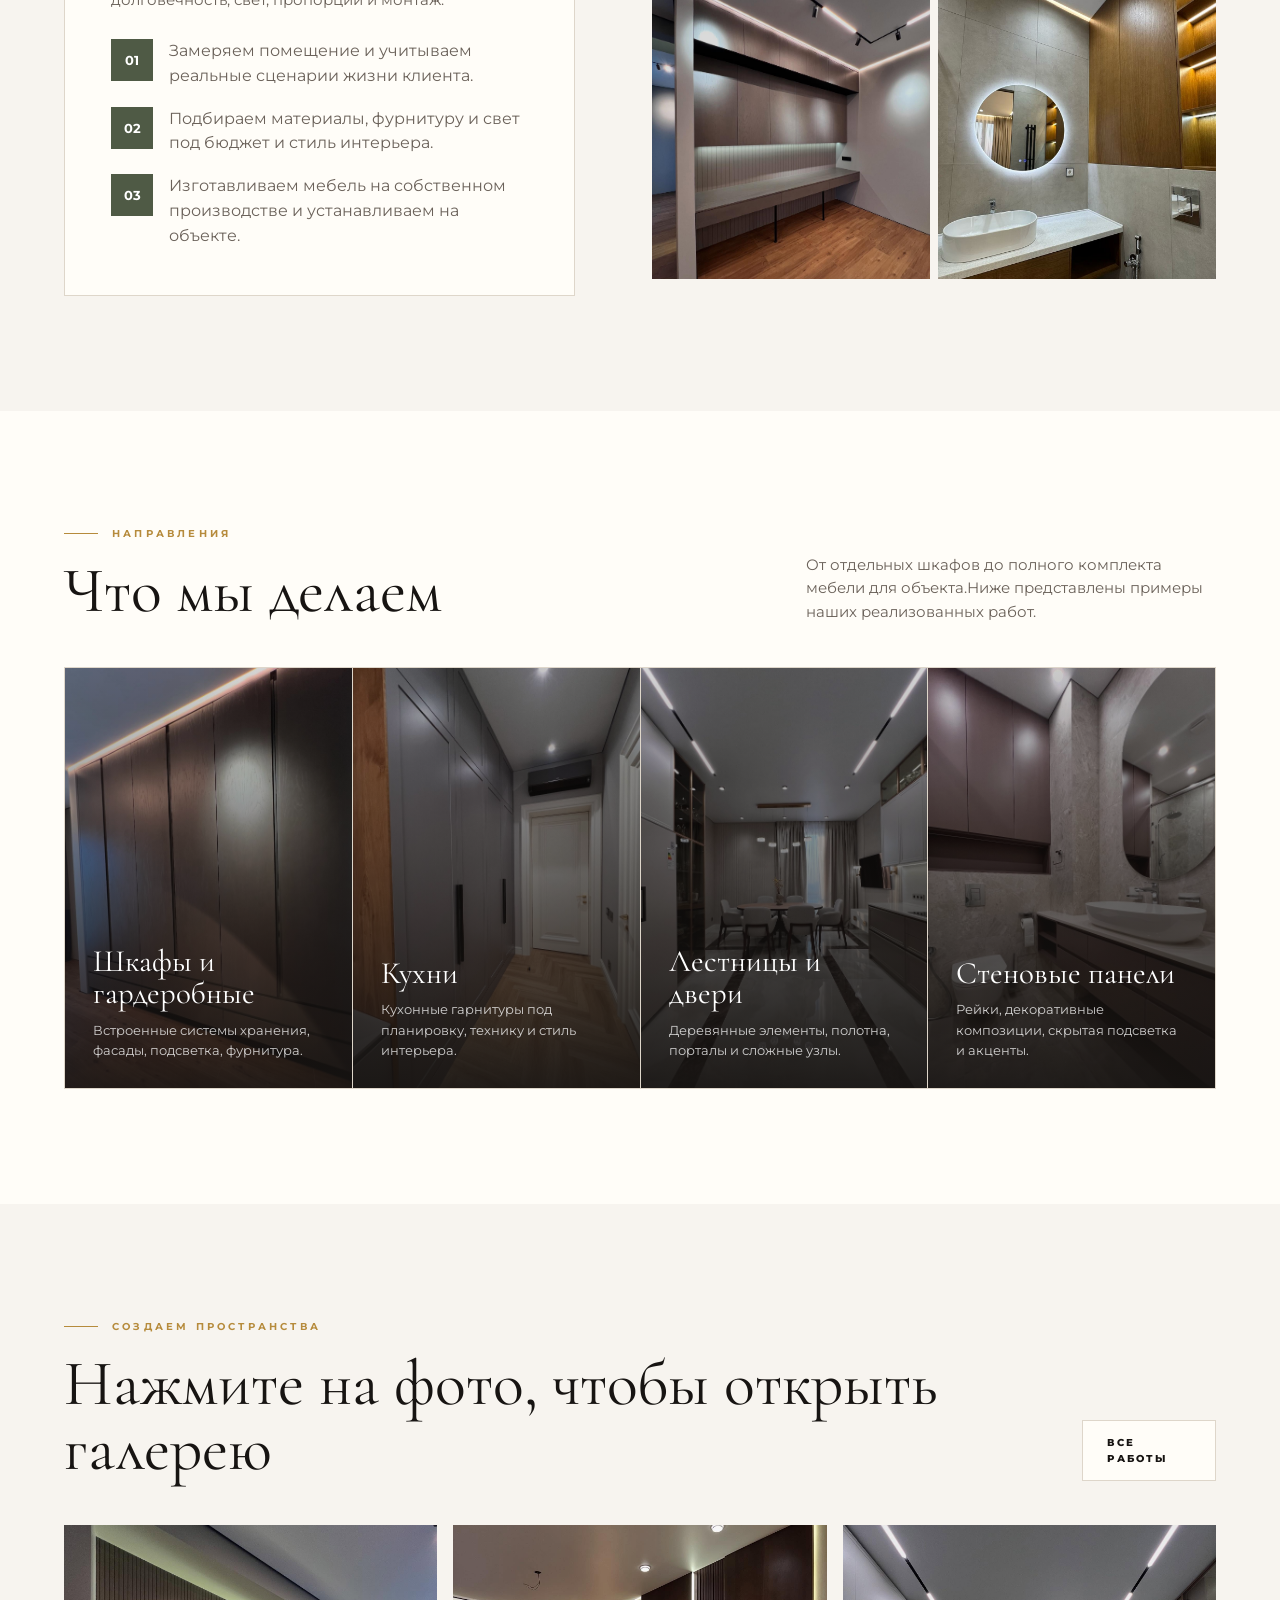
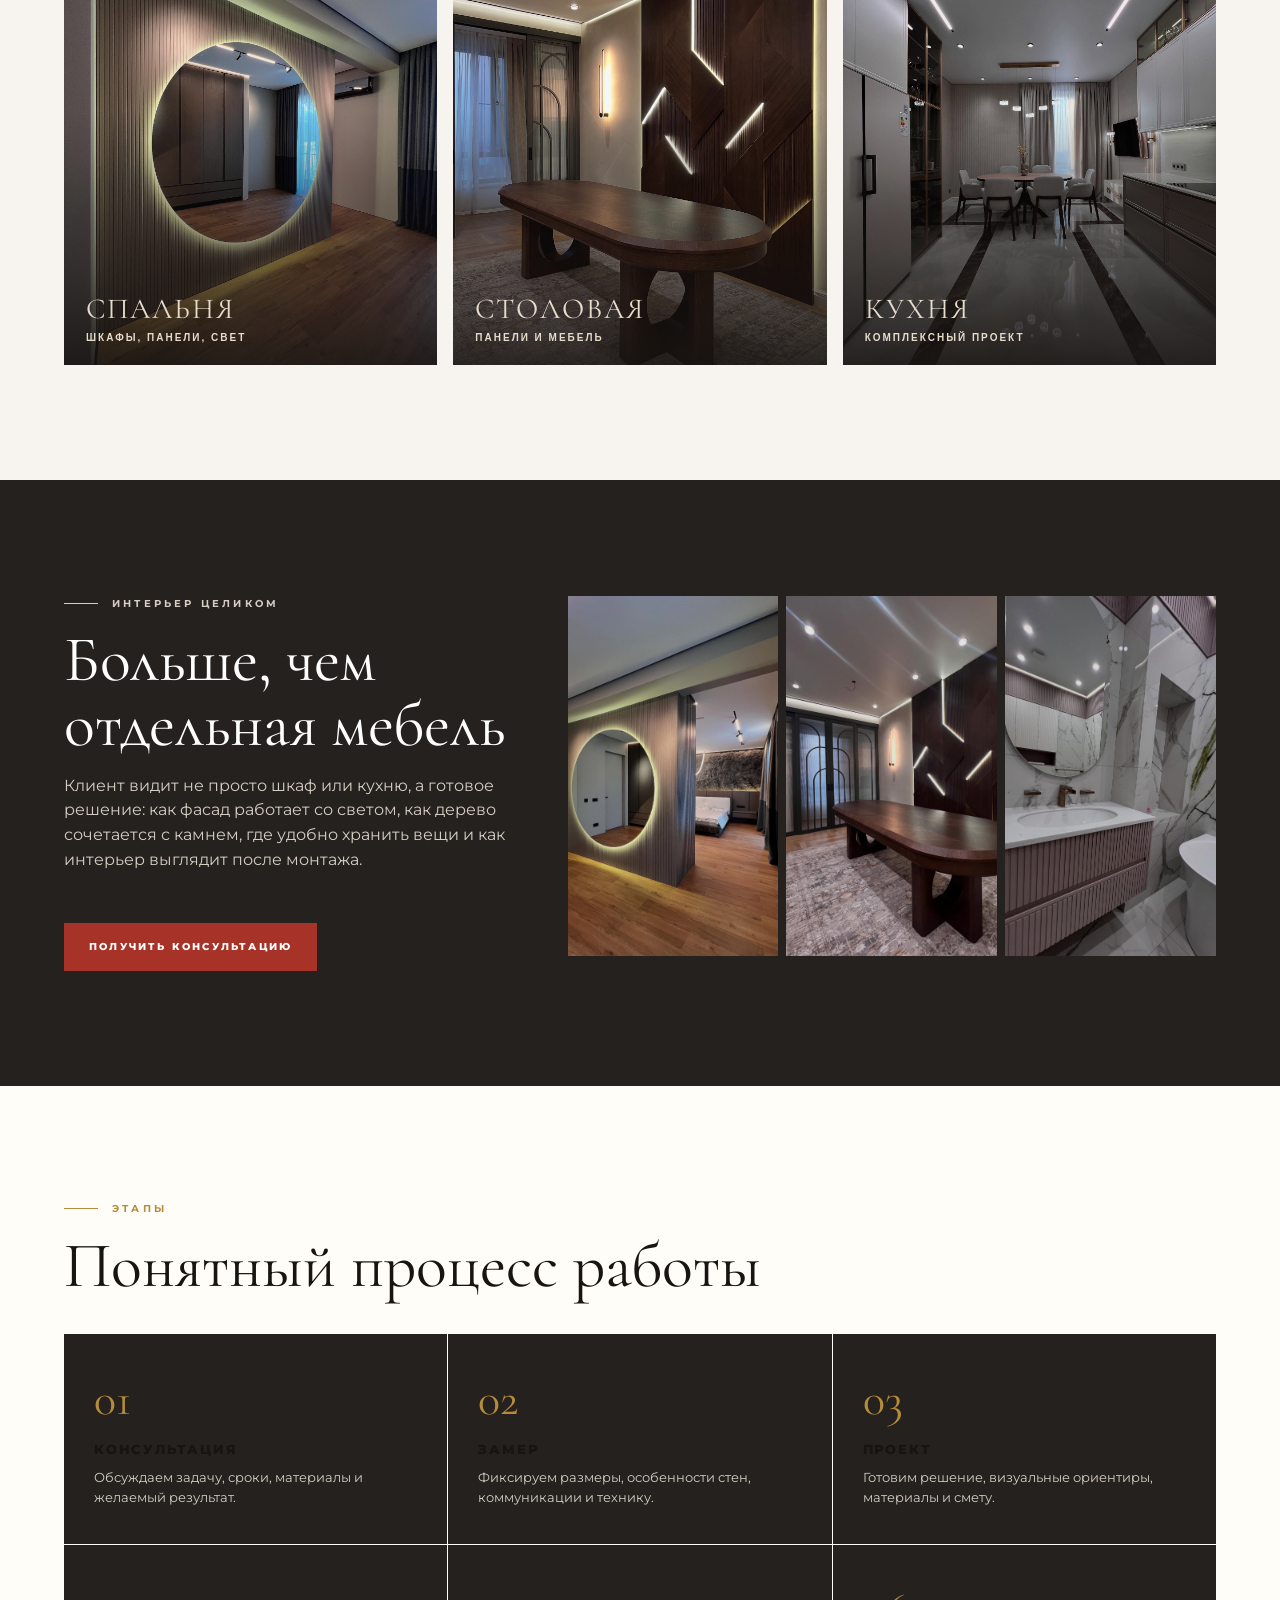
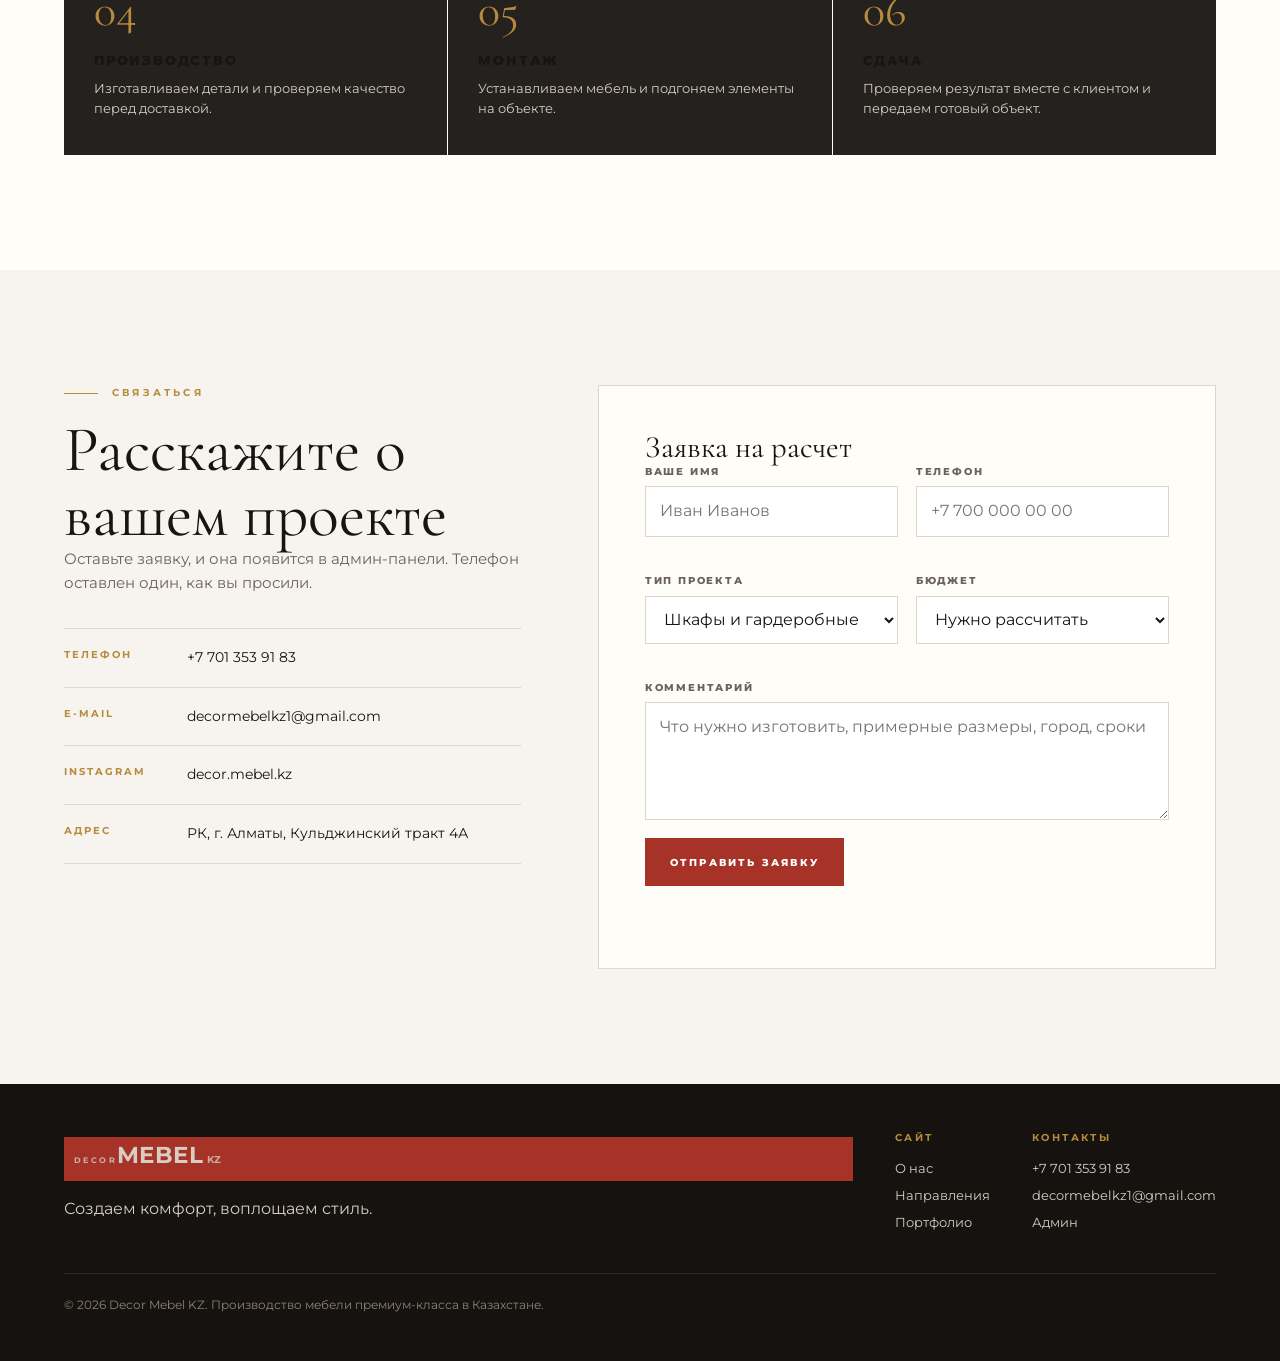
==== commit a33d0d99: "Update index.html" ====
--- a/index.html
+++ b/index.html
@@ -17,7 +17,6 @@
         <li><a href="#about">О нас</a></li>
         <li><a href="#services">Направления</a></li>
         <li><a href="#projects">Работы</a></li>
-        <li><a href="projects.html">Портфолио</a></li>
         <li><a href="#contact">Связаться</a></li>
       </ul>
     </nav>
@@ -32,7 +31,6 @@
         <p class="lead">Decor Mebel KZ проектирует, производит и устанавливает мебель на заказ для квартир, домов, офисов и коммерческих интерьеров. Берем на себя путь от идеи до финальной установки.</p>
         <div class="hero-actions">
           <a class="btn primary" href="#contact">Обсудить проект</a>
-          <a class="btn" href="projects.html">Смотреть портфолио</a>
         </div>
       </div>
       <div class="hero-media" aria-label="Примеры работ Decor Mebel KZ">
@@ -75,14 +73,14 @@
           <p class="section-kicker">Направления</p>
           <h2>Что мы делаем</h2>
         </div>
-        <p class="lead">От отдельных шкафов до полного комплекта мебели для объекта. Каждый блок ведет к портфолио, где можно открыть работы как галерею.</p>
+        <p class="lead">От отдельных шкафов до полного комплекта мебели для объекта.Ниже представлены примеры наших реализованных работ.</p>
       </div>
       <div class="services-grid">
-        <a class="service-card" href="projects.html">
+        <div class="service-card">
           <img src="assets/work-02.jpeg" alt="">
           <h3>Шкафы и гардеробные</h3>
           <p>Встроенные системы хранения, фасады, подсветка, фурнитура.</p>
-        </a>
+        </div>
         <a class="service-card" href="projects.html">
           <img src="assets/work-24.jpeg" alt="">
           <h3>Кухни</h3>
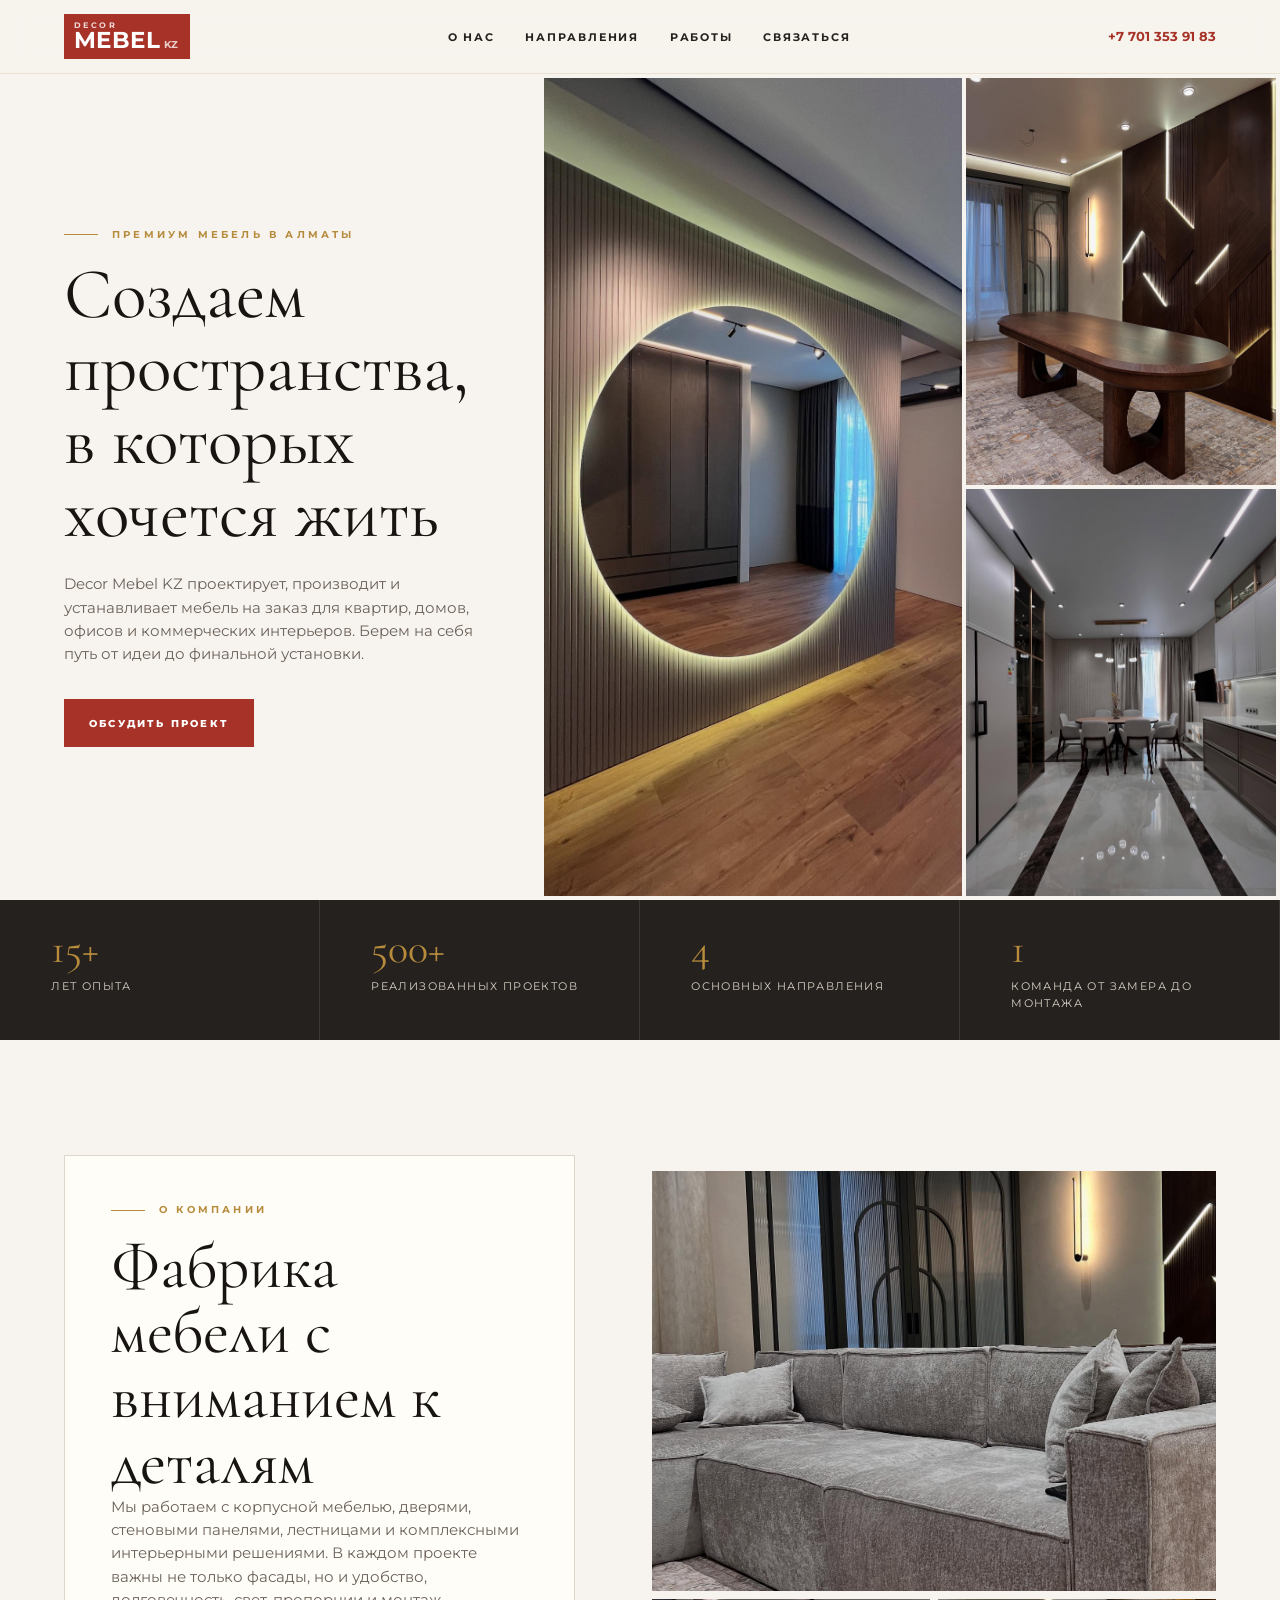
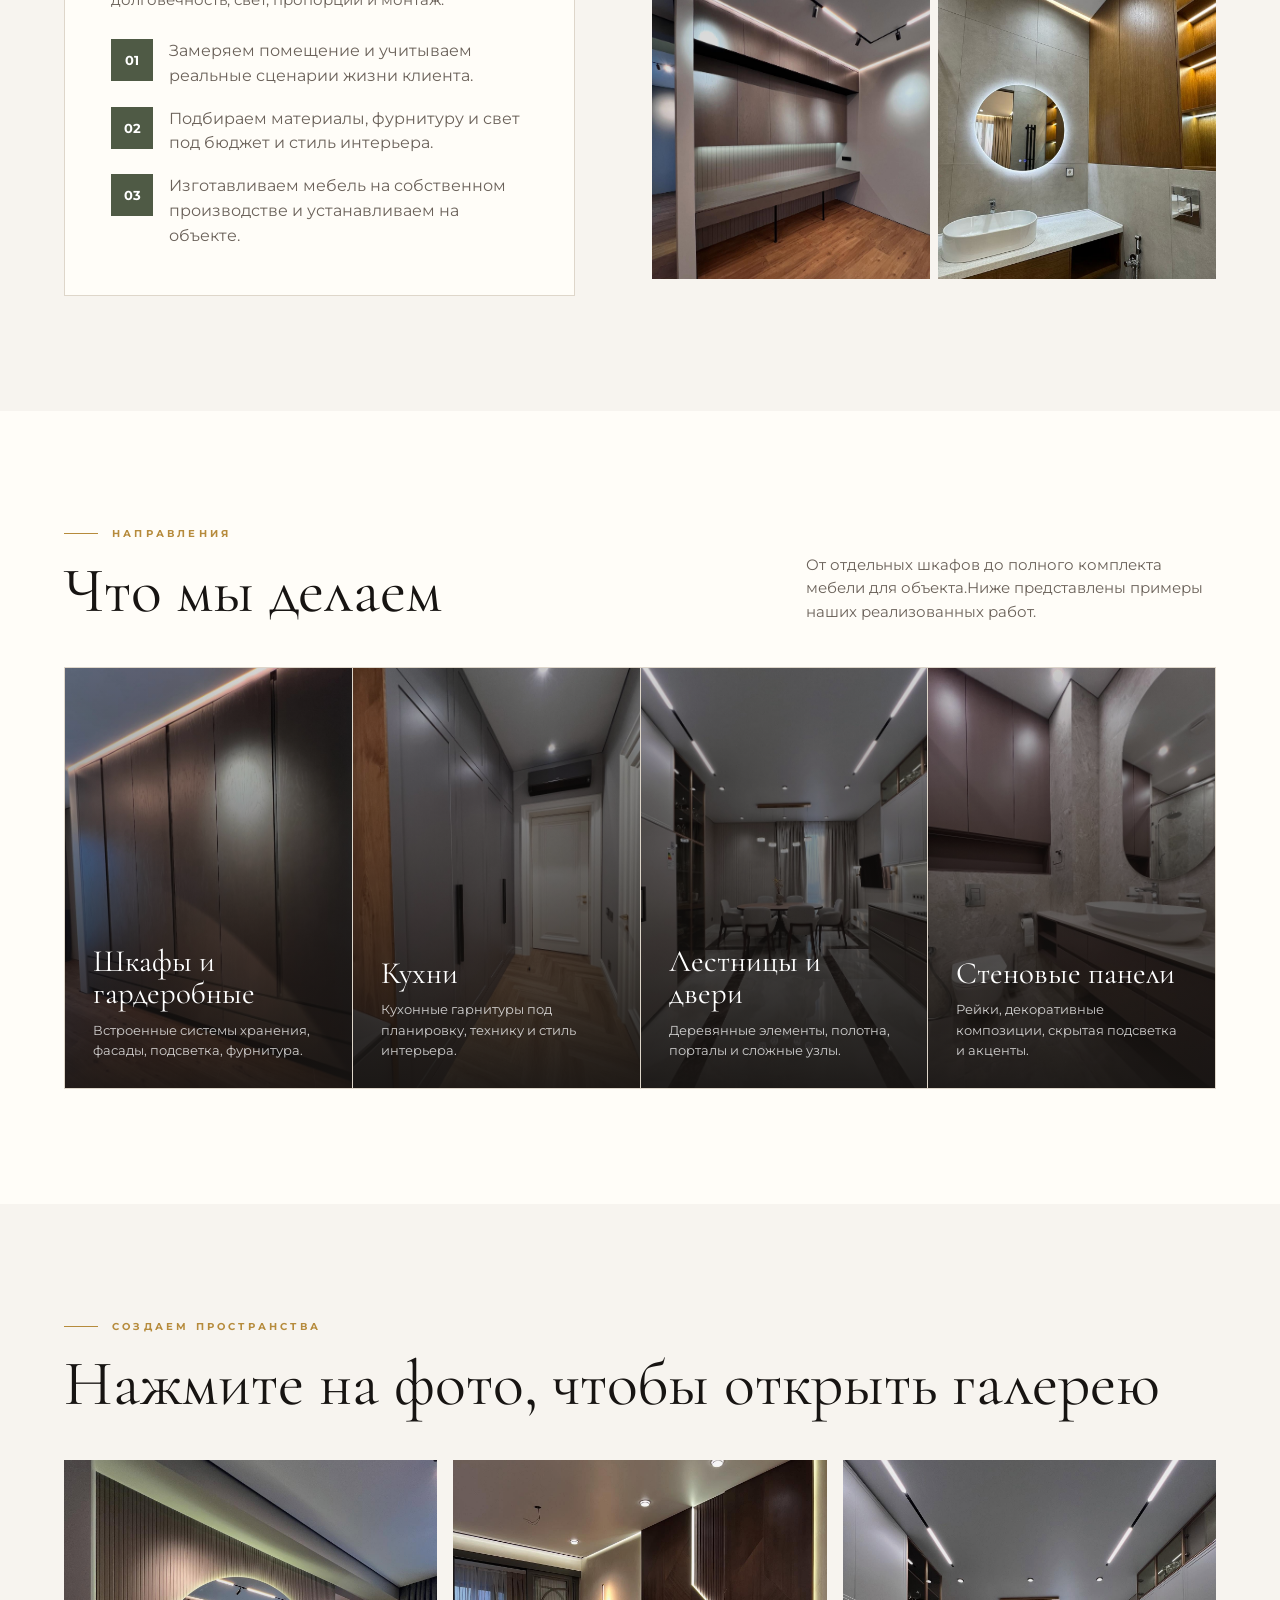
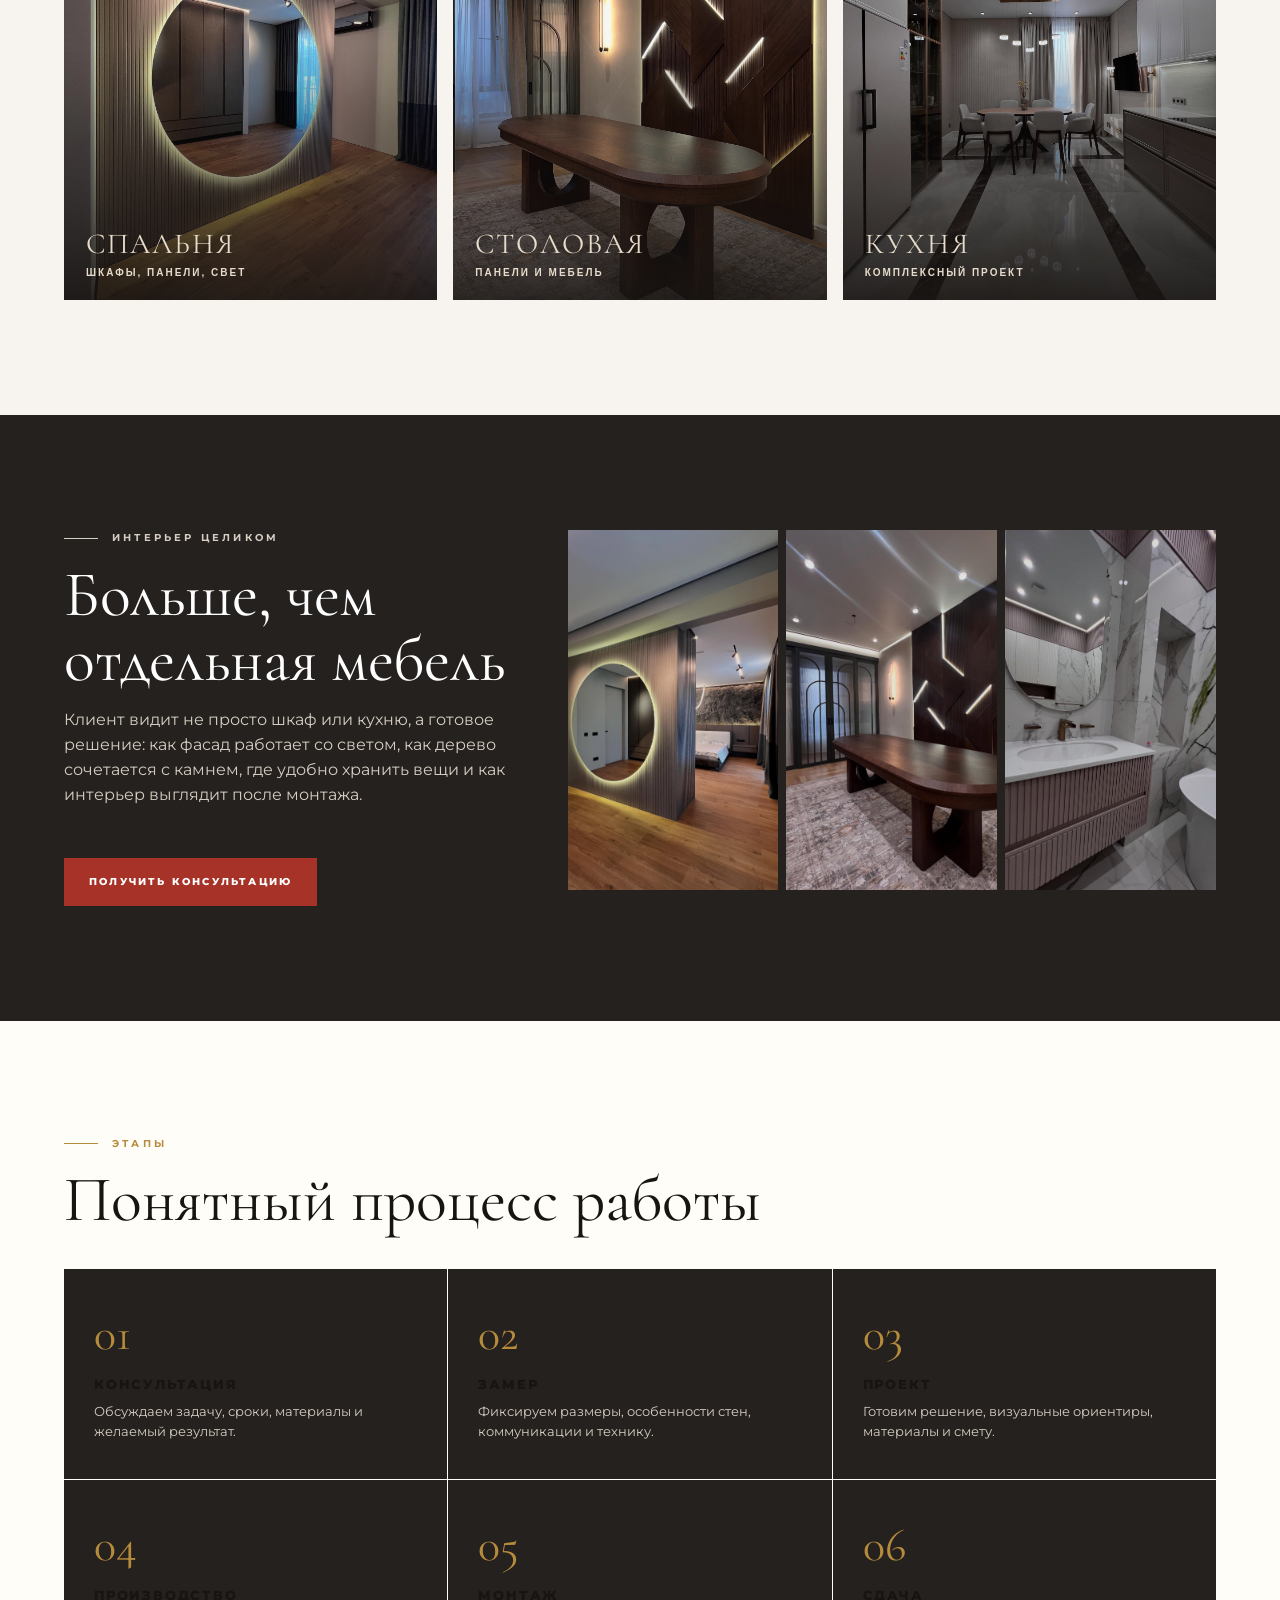
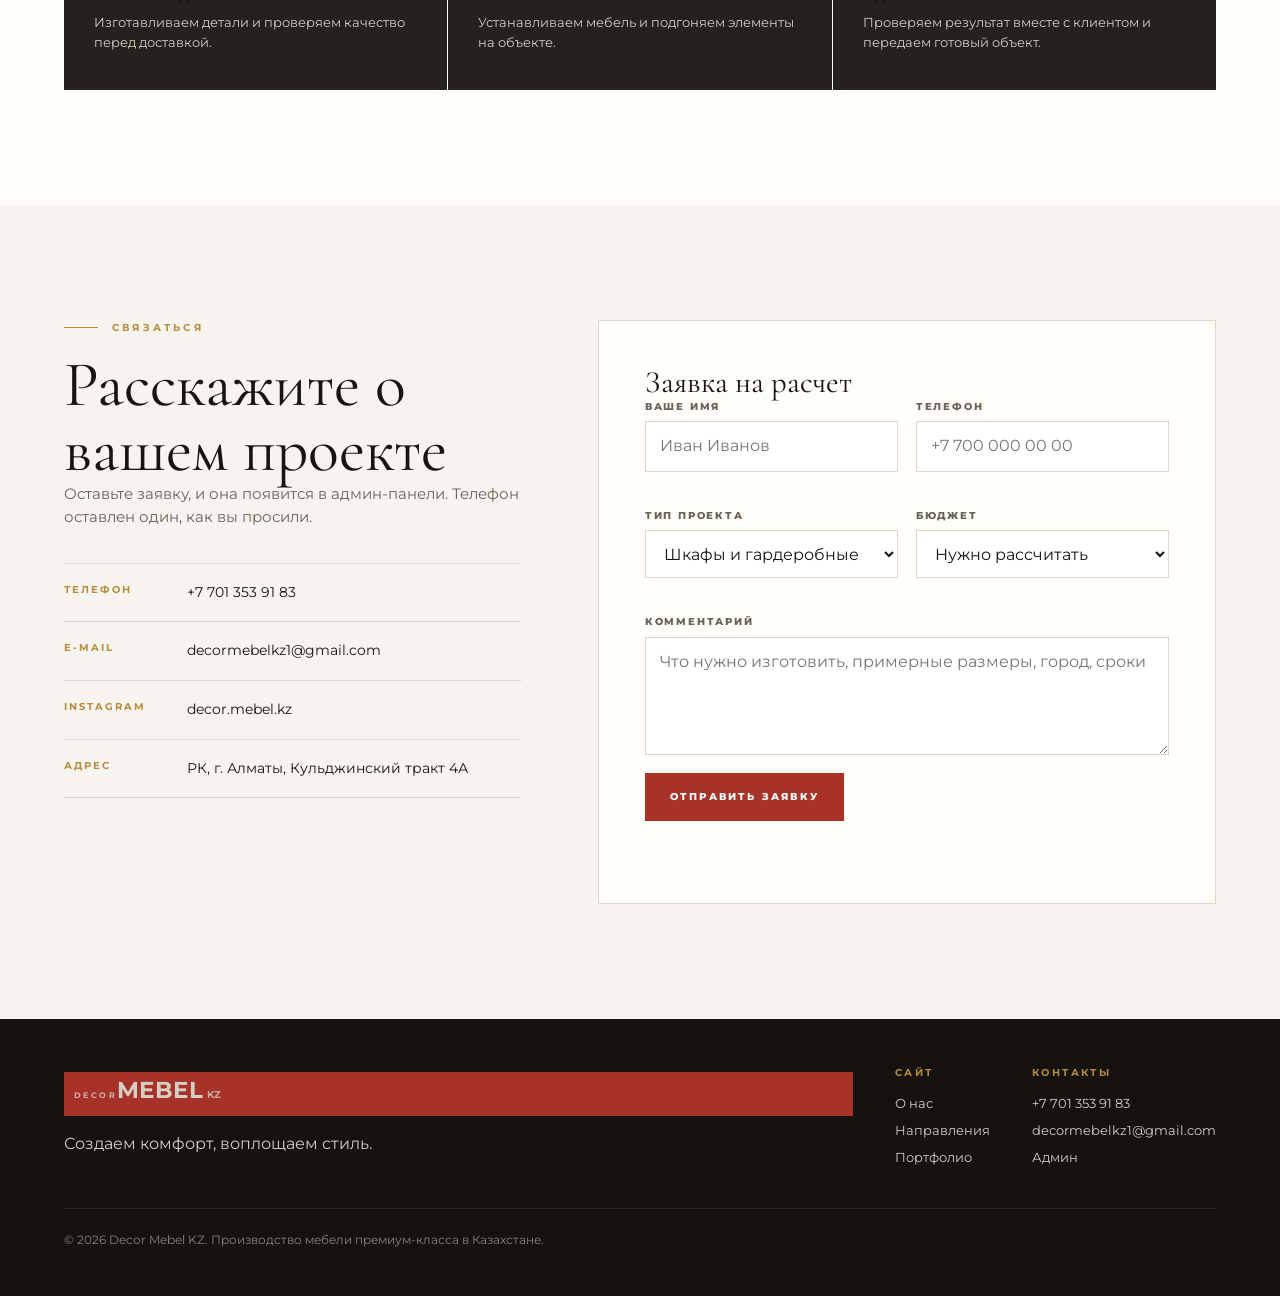
==== commit 6f6cbb46: "Refactor service card structure in index.html Removed anchor tags around service cards and adjusted " ====
--- a/index.html
+++ b/index.html
@@ -81,21 +81,21 @@
           <h3>Шкафы и гардеробные</h3>
           <p>Встроенные системы хранения, фасады, подсветка, фурнитура.</p>
         </div>
-        <a class="service-card" href="projects.html">
+        <div class="service-card">
           <img src="assets/work-24.jpeg" alt="">
           <h3>Кухни</h3>
           <p>Кухонные гарнитуры под планировку, технику и стиль интерьера.</p>
-        </a>
-        <a class="service-card" href="projects.html">
+       </div>
+        <div class="service-card">
           <img src="assets/work-29.jpeg" alt="">
           <h3>Лестницы и двери</h3>
           <p>Деревянные элементы, полотна, порталы и сложные узлы.</p>
-        </a>
-        <a class="service-card" href="projects.html">
+        </div>
+        <div class="service-card">
           <img src="assets/work-26.jpeg" alt="">
           <h3>Стеновые панели</h3>
           <p>Рейки, декоративные композиции, скрытая подсветка и акценты.</p>
-        </a>
+        </div>
       </div>
     </section>
 
@@ -105,7 +105,6 @@
           <p class="section-kicker">Создаем пространства</p>
           <h2>Нажмите на фото, чтобы открыть галерею</h2>
         </div>
-        <a class="btn subtle" href="projects.html">Все работы</a>
       </div>
       <div class="projects-grid">
         <button class="project-card" type="button" data-gallery-index="0">
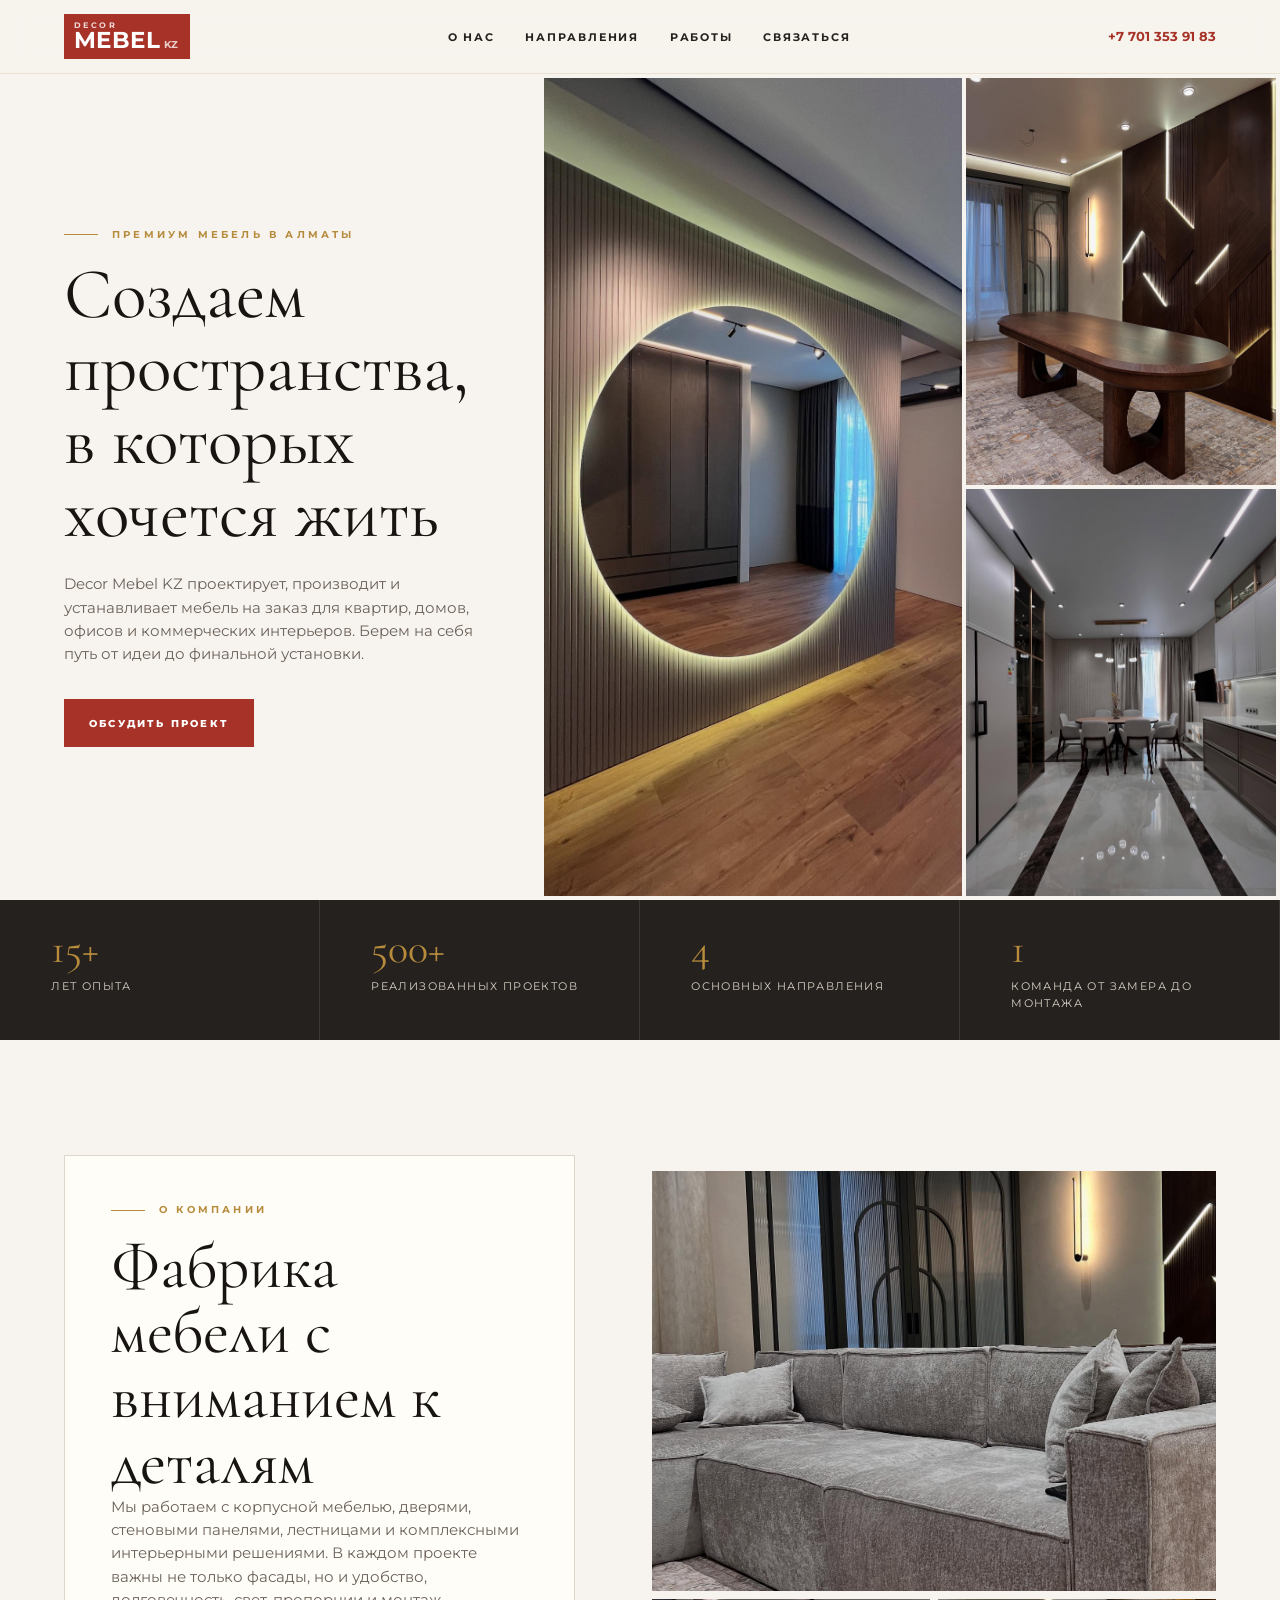
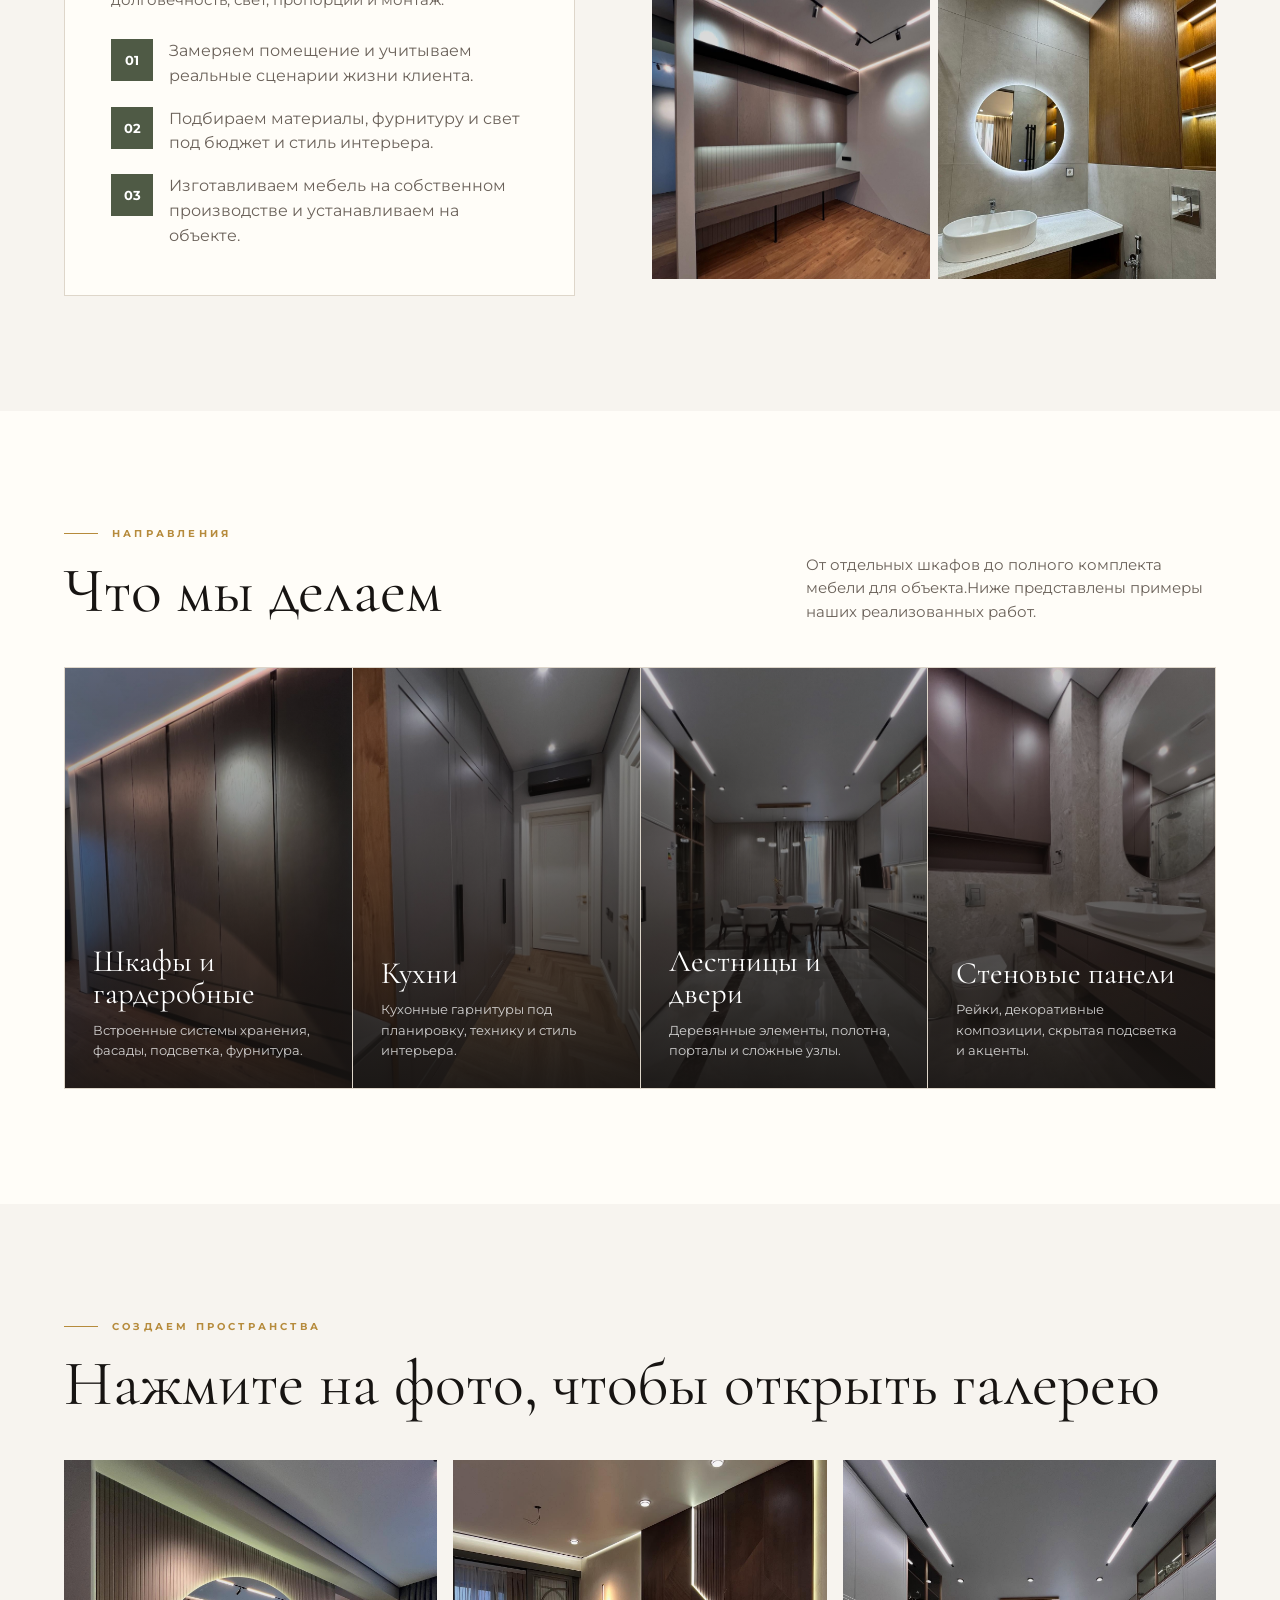
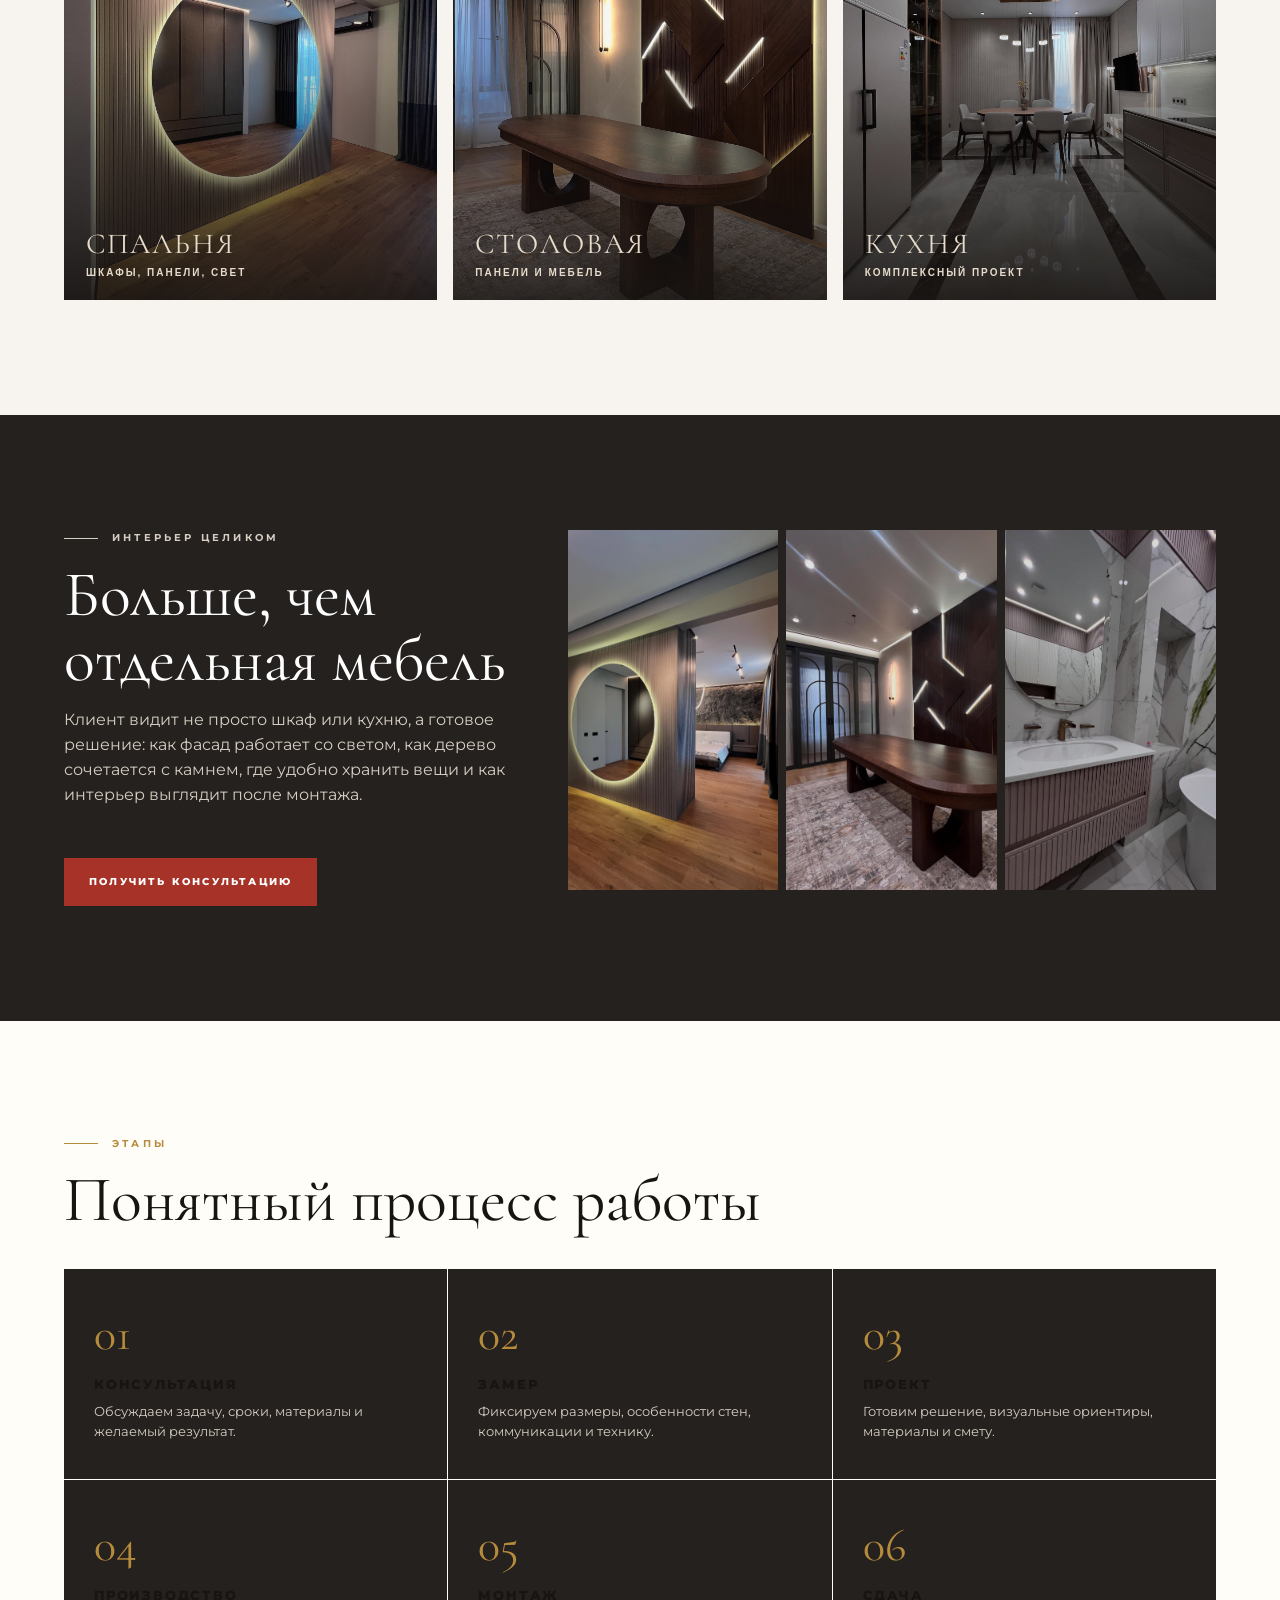
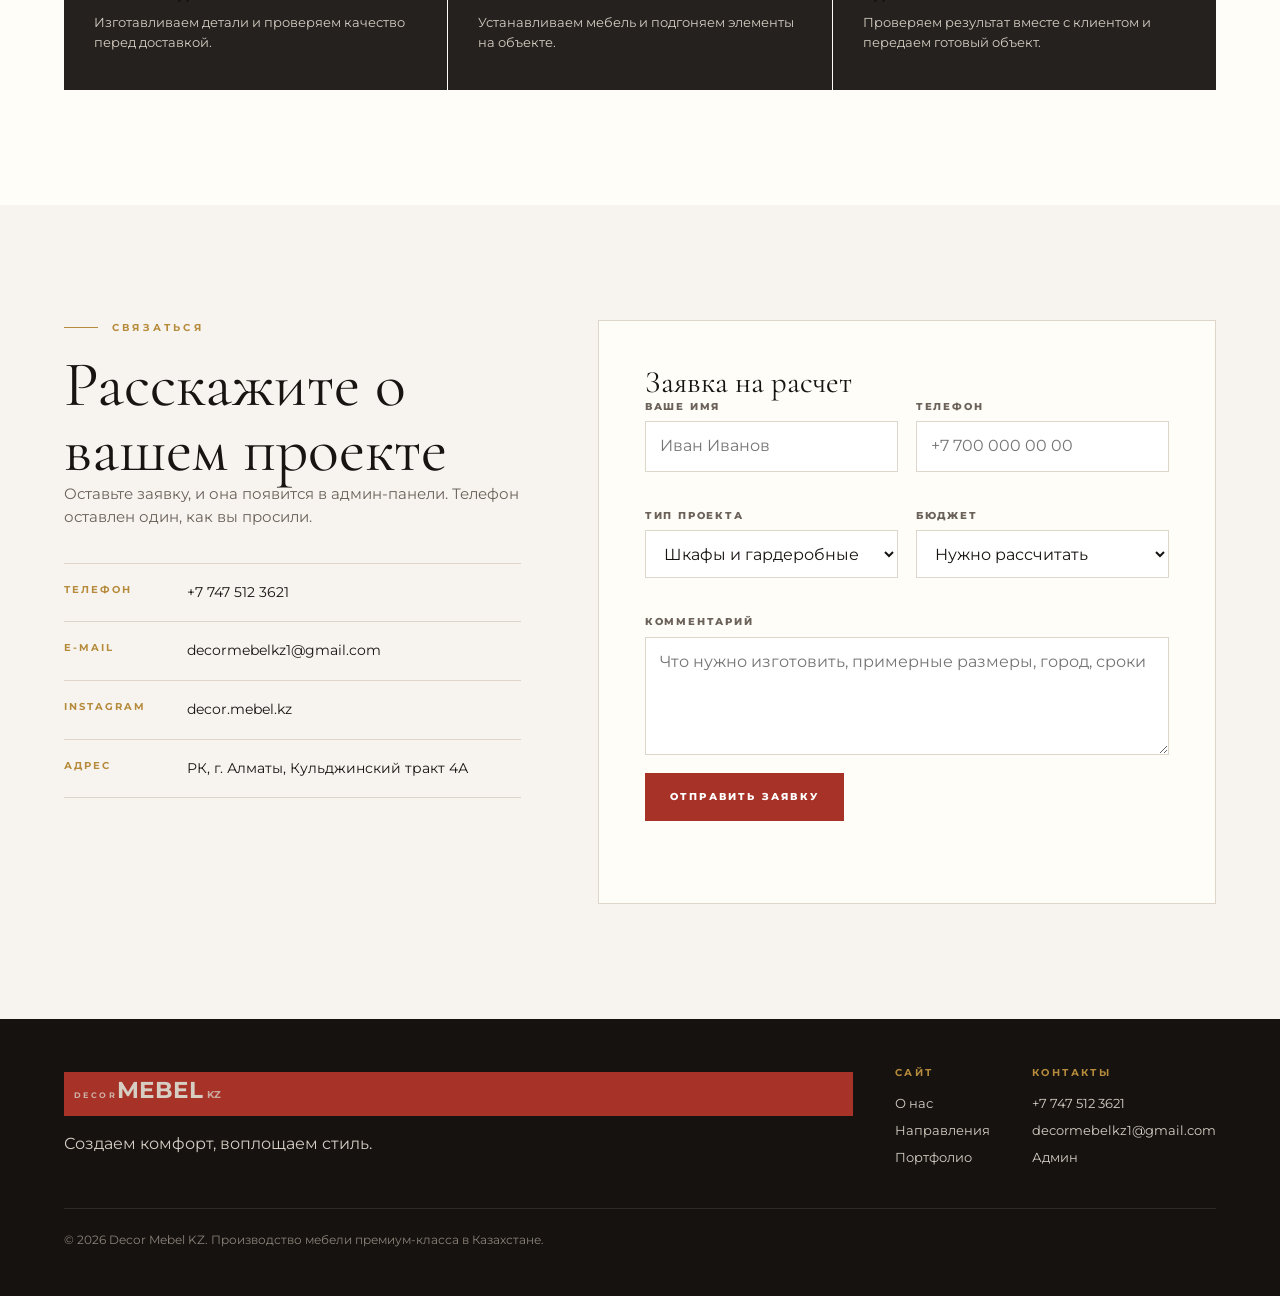
==== commit b5011951: "Update index.html" ====
--- a/index.html
+++ b/index.html
@@ -160,7 +160,7 @@
           <h2>Расскажите о вашем проекте</h2>
           <p class="lead">Оставьте заявку, и она появится в админ-панели. Телефон оставлен один, как вы просили.</p>
           <div class="contact-list">
-            <div class="contact-row"><b>Телефон</b><a href="tel:+77013539183">+7 701 353 91 83</a></div>
+            <div class="contact-row"><b>Телефон</b><a href="tel:+77013539183">+7 747 512 3621</a></div>
             <div class="contact-row"><b>E-mail</b><a href="mailto:decormebelkz1@gmail.com">decormebelkz1@gmail.com</a></div>
             <div class="contact-row"><b>Instagram</b><a href="https://instagram.com/decor.mebel.kz" target="_blank" rel="noreferrer">decor.mebel.kz</a></div>
             <div class="contact-row"><b>Адрес</b><span>РК, г. Алматы, Кульджинский тракт 4А</span></div>
@@ -189,7 +189,7 @@
         <p>Создаем комфорт, воплощаем стиль.</p>
       </div>
       <div><h4>Сайт</h4><a href="#about">О нас</a><a href="#services">Направления</a><a href="projects.html">Портфолио</a></div>
-      <div><h4>Контакты</h4><a href="tel:+77013539183">+7 701 353 91 83</a><a href="mailto:decormebelkz1@gmail.com">decormebelkz1@gmail.com</a><a href="admin.html">Админ</a></div>
+      <div><h4>Контакты</h4><a href="tel:+77013539183">+7 747 512 3621</a><a href="mailto:decormebelkz1@gmail.com">decormebelkz1@gmail.com</a><a href="admin.html">Админ</a></div>
     </div>
     <div class="copyright">© 2026 Decor Mebel KZ. Производство мебели премиум-класса в Казахстане.</div>
   </footer>
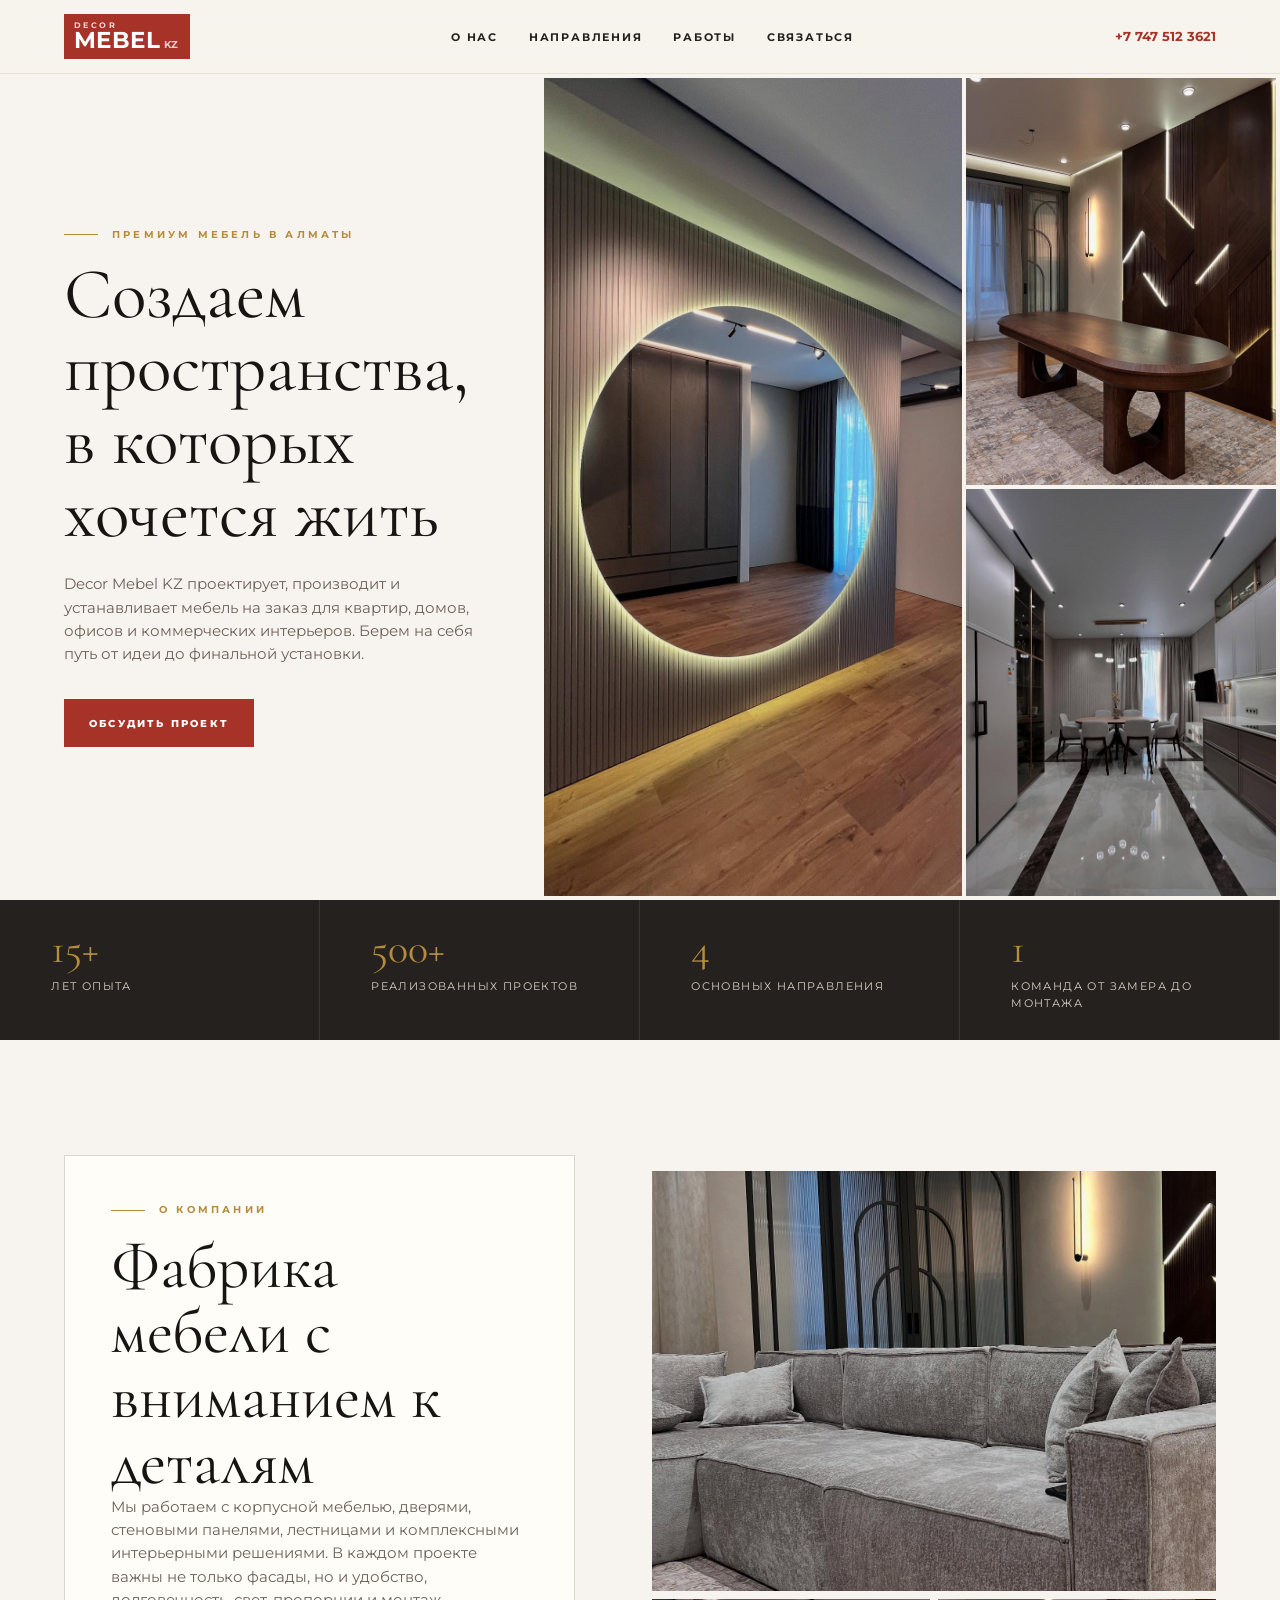
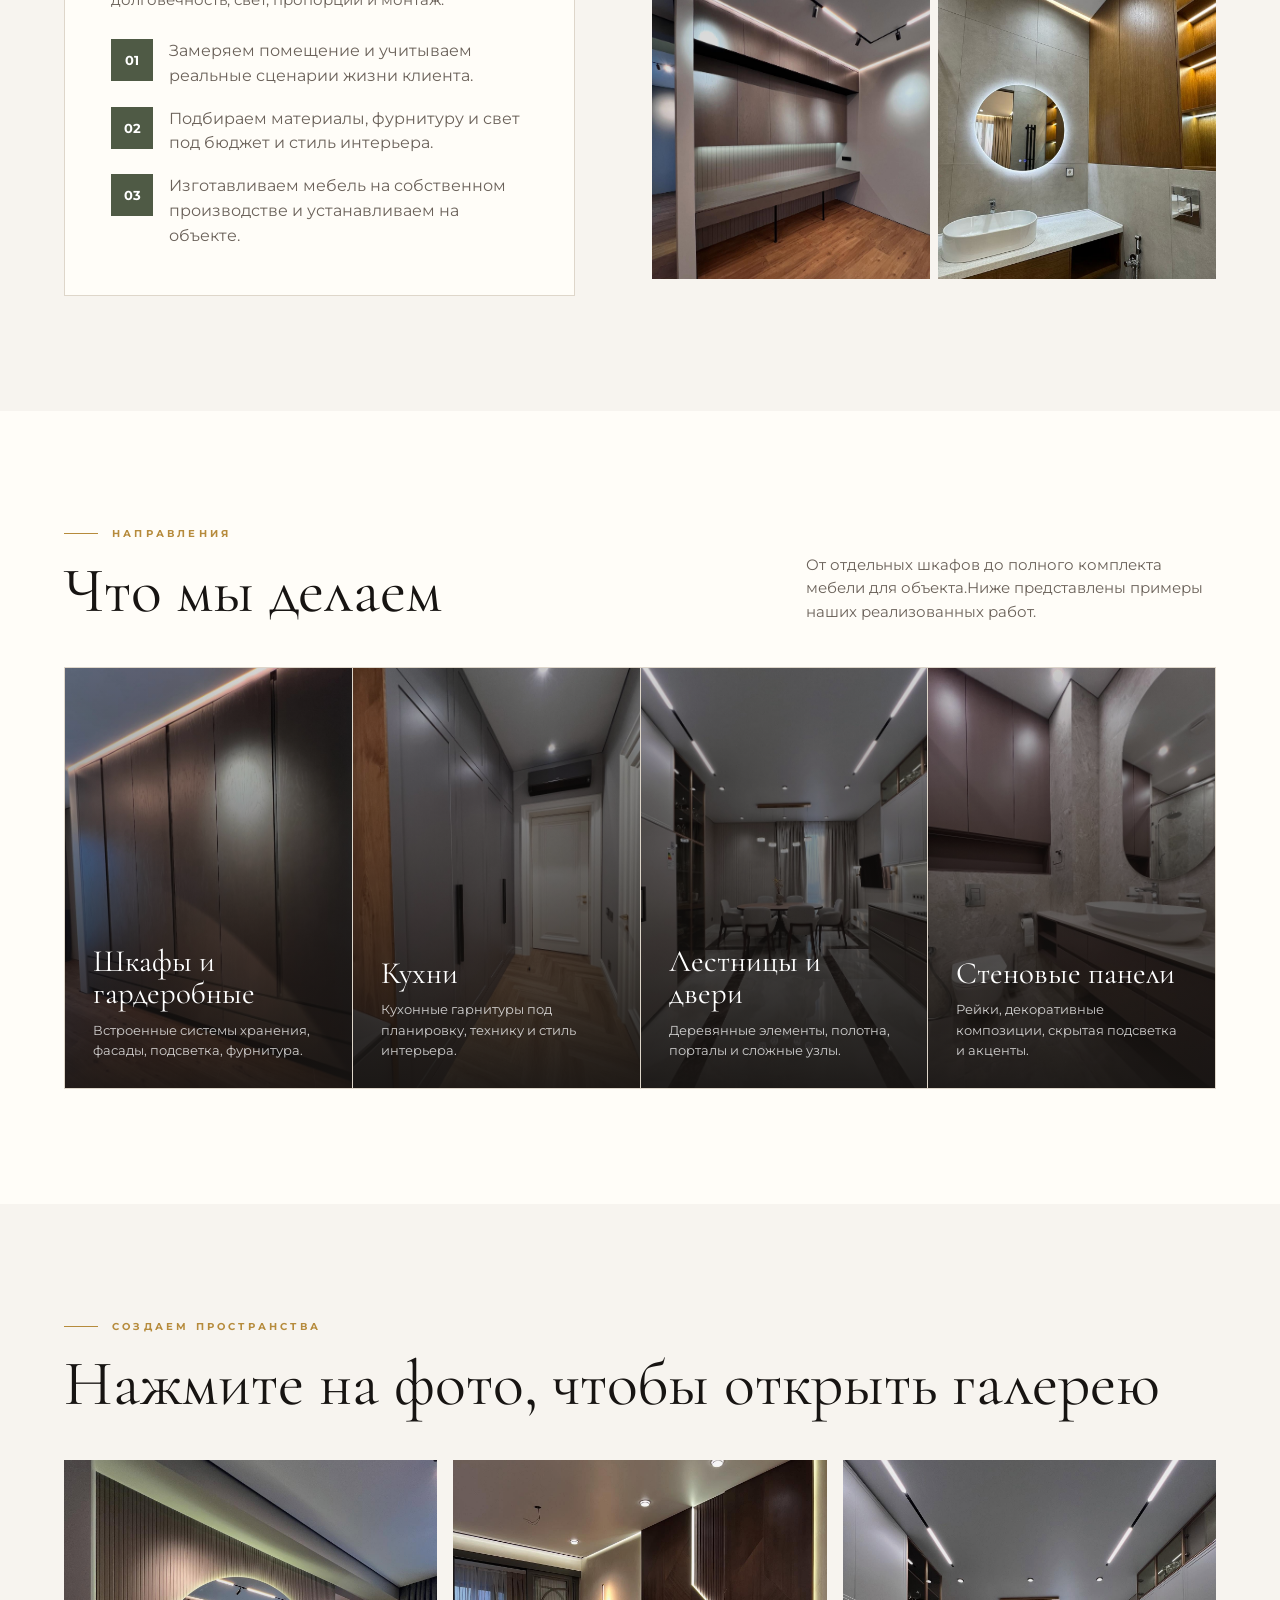
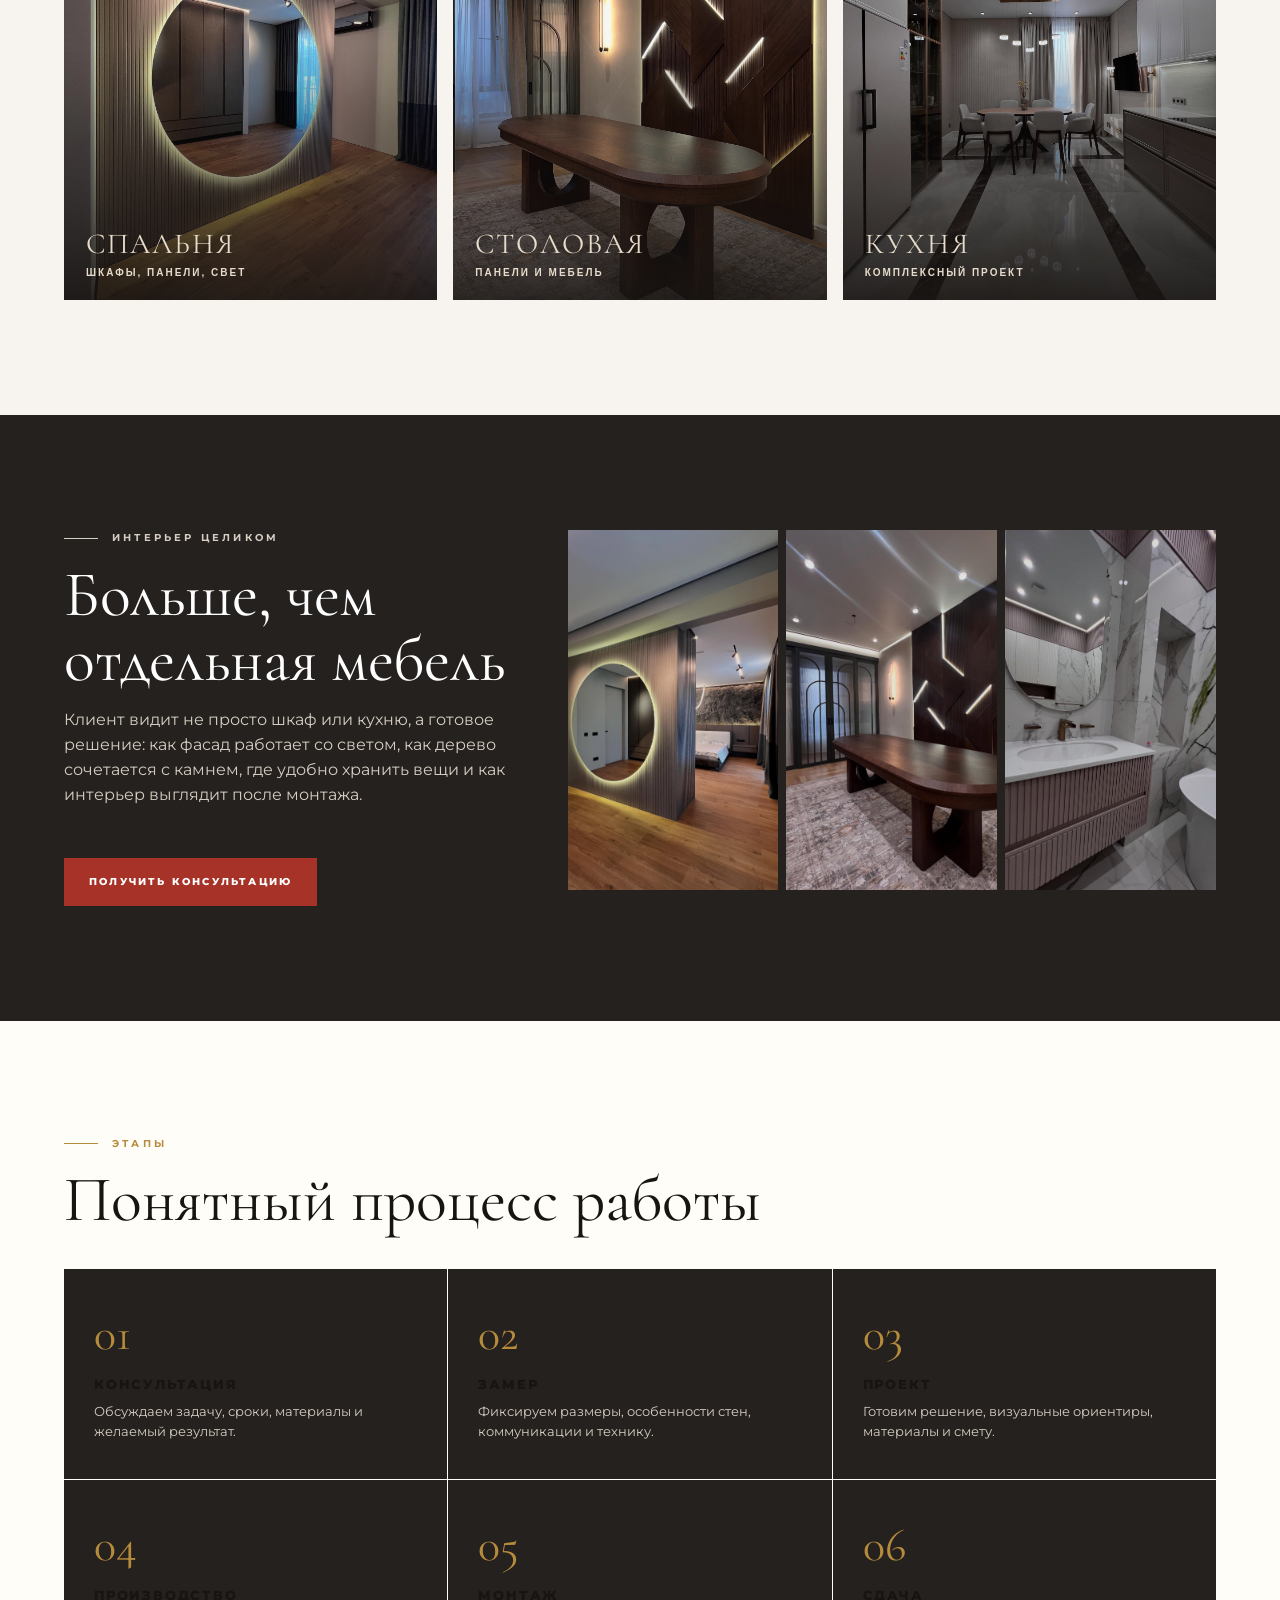
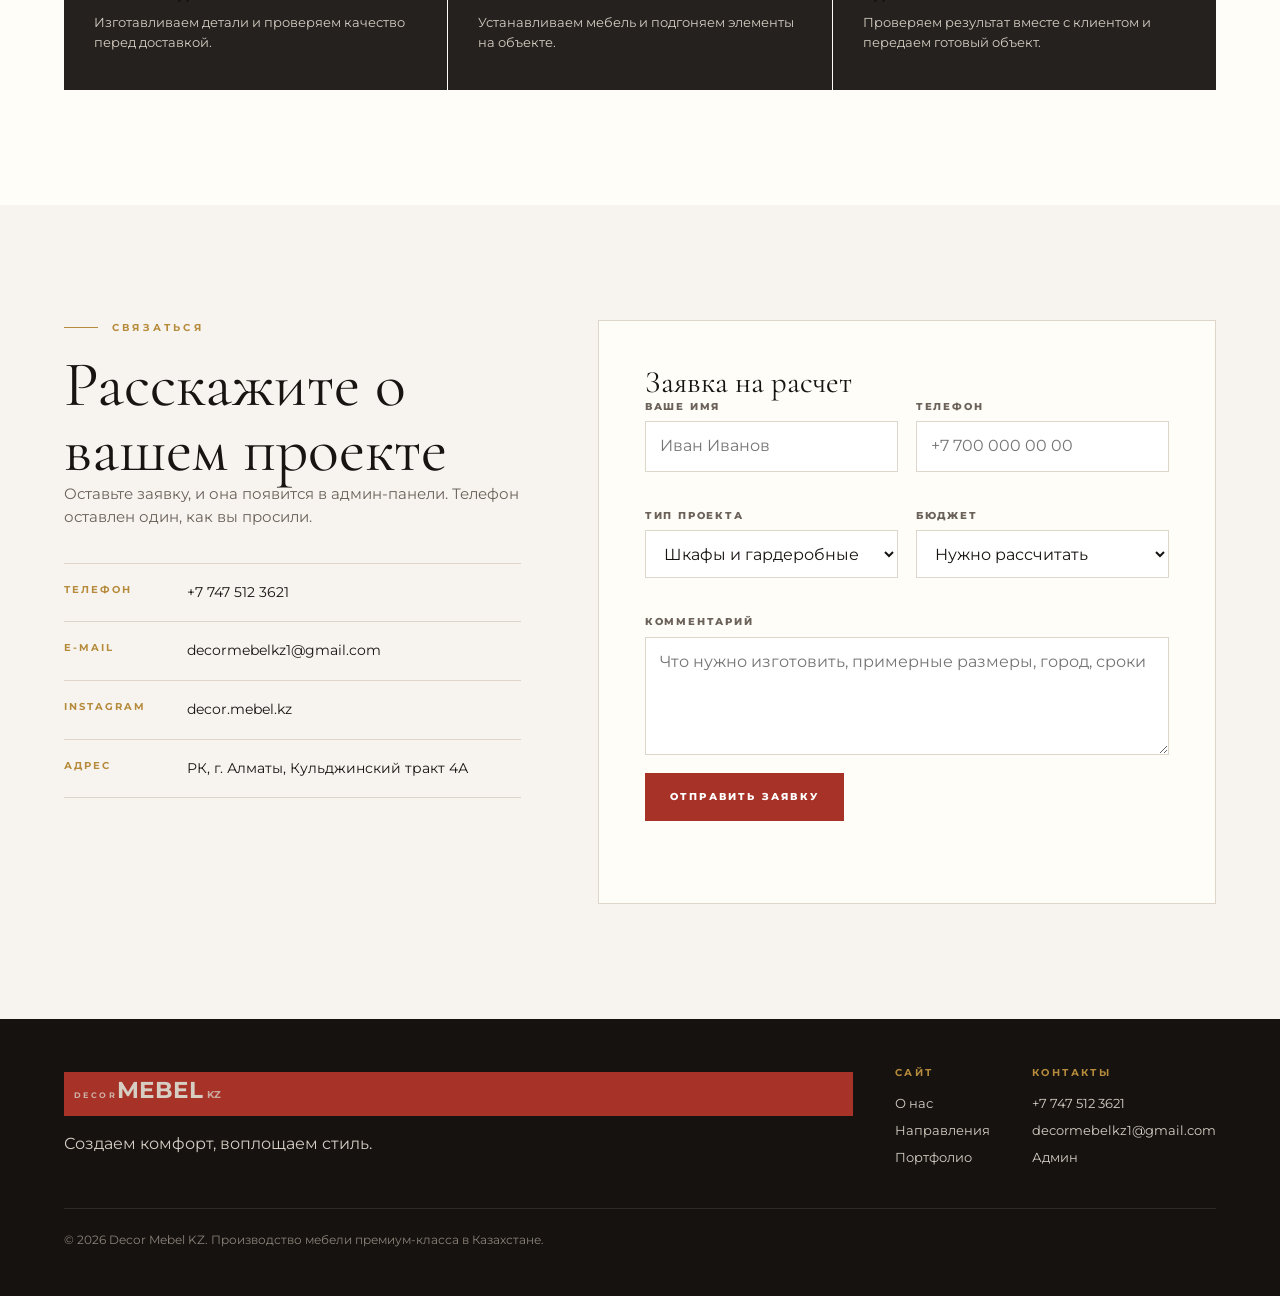
==== commit 728ca1a9: "Update index.html" ====
--- a/index.html
+++ b/index.html
@@ -20,7 +20,7 @@
         <li><a href="#contact">Связаться</a></li>
       </ul>
     </nav>
-    <a class="header-phone" href="tel:+77013539183">+7 701 353 91 83</a>
+    <a class="header-phone" href="tel:+77013539183">+7 747 512 3621</a>
   </header>
 
   <main>
